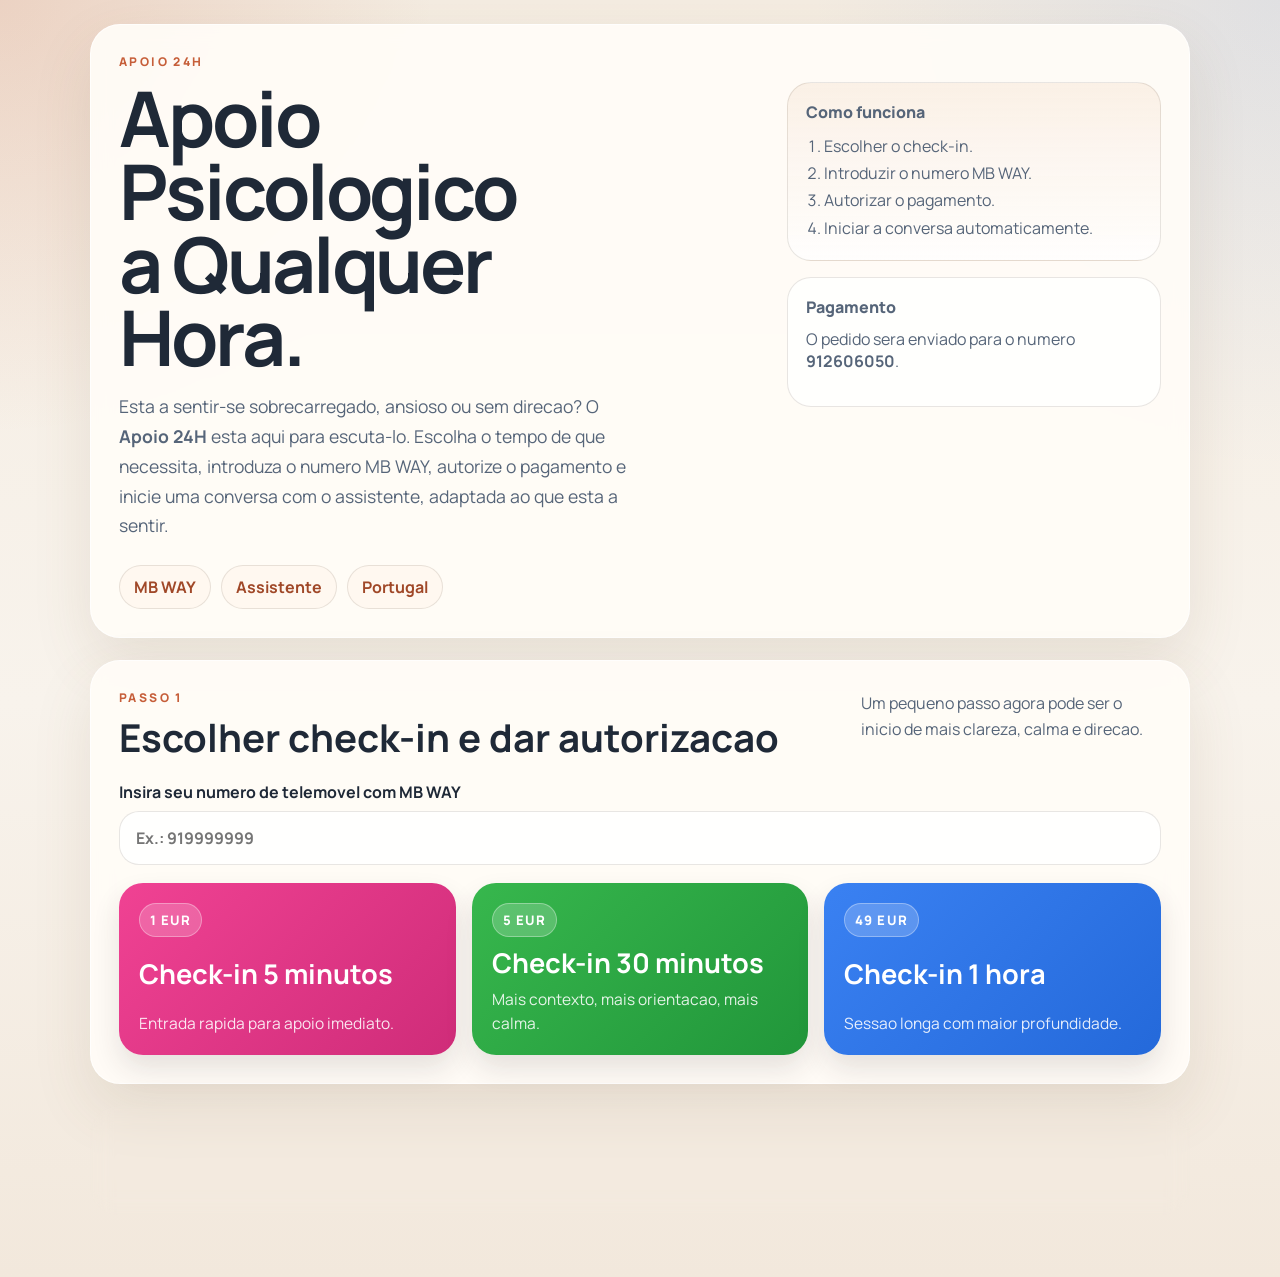
==== index.html @ 458c37e7 "Polish onboarding copy for homepage" ====
<!DOCTYPE html>
<html lang="pt">
<head>
    <meta charset="UTF-8">
    <meta name="viewport" content="width=device-width, initial-scale=1.0">
    <title>Apoio 24H - Apoio Psicológico a Qualquer Hora!</title>
    <link rel="preconnect" href="https://fonts.googleapis.com">
    <link rel="preconnect" href="https://fonts.gstatic.com" crossorigin>
    <link href="https://fonts.googleapis.com/css2?family=Manrope:wght@400;500;700;800&display=swap" rel="stylesheet">
    <link rel="stylesheet" href="/static/styles.css">
</head>
<body>
    <main class="page-shell">
        <section class="hero card">
            <p class="eyebrow">Apoio 24H</p>
            <div class="hero-grid">
                <div class="hero-copy">
                    <h1>Apoio Psicologico a Qualquer Hora.</h1>
                    <p class="lede">
                        Esta a sentir-se sobrecarregado, ansioso ou sem direcao? O <strong>Apoio 24H</strong>
                        esta aqui para escuta-lo. Escolha o tempo de que necessita, introduza o numero MB WAY,
                        autorize o pagamento e inicie uma conversa com o assistente, adaptada ao que esta a sentir.
                    </p>
                    <div class="hero-inline">
                        <span class="hero-pill">MB WAY</span>
                        <span class="hero-pill">Assistente</span>
                        <span class="hero-pill">Portugal</span>
                    </div>
                </div>
                <div class="hero-side">
                    <div class="info-box soft">
                        <p class="info-title">Como funciona</p>
                        <ol class="steps">
                            <li>Escolher o check-in.</li>
                            <li>Introduzir o numero MB WAY.</li>
                            <li>Autorizar o pagamento.</li>
                            <li>Iniciar a conversa automaticamente.</li>
                        </ol>
                    </div>
                    <div class="info-box">
                        <p class="info-title">Pagamento</p>
                        <p>O pedido sera enviado para o numero <strong>912606050</strong>.</p>
                    </div>
                </div>
            </div>
        </section>

        <section class="card flow-card">
            <div class="section-head">
                <div>
                    <p class="eyebrow">Passo 1</p>
                    <h2>Escolher check-in e dar autorizacao</h2>
                </div>
                <p class="section-copy">Um pequeno passo agora pode ser o inicio de mais clareza, calma e direcao.</p>
            </div>

            <form id="checkin-form" class="checkin-form">
                <label class="phone-field">
                    <span>Insira seu numero de telemovel com MB WAY</span>
                    <input id="phone-input" name="customer_phone" type="tel" placeholder="Ex.: 919999999" required>
                </label>

                <div class="plans-grid" id="session-buttons">
                    <button type="button" class="plan-card plan-pink session-button" data-plan="5min">
                        <span class="plan-tag">1 EUR</span>
                        <strong>Check-in 5 minutos</strong>
                        <small>Entrada rapida para apoio imediato.</small>
                    </button>
                    <button type="button" class="plan-card plan-green session-button" data-plan="30min">
                        <span class="plan-tag">5 EUR</span>
                        <strong>Check-in 30 minutos</strong>
                        <small>Mais contexto, mais orientacao, mais calma.</small>
                    </button>
                    <button type="button" class="plan-card plan-blue session-button" data-plan="60min">
                        <span class="plan-tag">49 EUR</span>
                        <strong>Check-in 1 hora</strong>
                        <small>Sessao longa com maior profundidade.</small>
                    </button>
                </div>
            </form>

            <div id="checkin-panel" class="status-box hidden">
                <p id="status-text">Escolha um check-in para começar.</p>
                <p id="payment-note" class="small-text"></p>
            </div>
        </section>

        <section id="chat-panel" class="card chat-panel hidden">
            <div class="section-head">
                <div>
                    <p class="eyebrow">Passo 2</p>
                    <h2>Conversa guiada</h2>
                </div>
                <p class="section-copy">A sessao arranca assim que o pagamento fica autorizado.</p>
            </div>

            <div id="chat-log" class="chat-log" aria-live="polite"></div>

            <form id="chat-form" class="chat-form">
                <textarea id="chat-input" name="message" rows="4" placeholder="Escreva aqui o que esta a sentir..." required></textarea>
                <div class="chat-actions">
                    <p class="small-text" id="chat-helper">
                        Em modo `mock`, o pagamento e autorizado automaticamente para testes.
                    </p>
                    <button type="submit" class="send-button">Enviar mensagem</button>
                </div>
            </form>
        </section>

        <section class="card notice">
            <p class="eyebrow">Aviso importante</p>
            <p>
                Este prototipo destina-se a apoio conversacional. Nao substitui psicoterapia,
                diagnostico clinico nem resposta de emergencia.
            </p>
        </section>
    </main>

    <script src="/static/app.js"></script>
</body>
</html>
---- static/styles.css ----
:root {
    --bg: #f6efe6;
    --bg-soft: #fbf7f1;
    --card: rgba(255, 252, 247, 0.94);
    --line: rgba(70, 53, 36, 0.12);
    --text: #1f2937;
    --muted: #566579;
    --accent: #c65e39;
    --accent-dark: #a04828;
    --pink: #e13a8b;
    --green: #2dad42;
    --blue: #3177ea;
    --shadow: 0 24px 60px rgba(117, 90, 60, 0.12);
    --radius: 30px;
}

* {
    box-sizing: border-box;
}

body {
    margin: 0;
    font-family: "Manrope", sans-serif;
    color: var(--text);
    background:
        radial-gradient(circle at top left, rgba(198, 94, 57, 0.18), transparent 24%),
        radial-gradient(circle at top right, rgba(49, 119, 234, 0.1), transparent 26%),
        linear-gradient(180deg, #f4ece1 0%, #f8f3ec 55%, #f2e8dc 100%);
}

.page-shell {
    width: min(1100px, calc(100% - 28px));
    margin: 0 auto;
    padding: 24px 0 40px;
}

.card {
    background: var(--card);
    border: 1px solid rgba(255, 255, 255, 0.7);
    border-radius: var(--radius);
    box-shadow: var(--shadow);
    backdrop-filter: blur(10px);
}

.hero,
.flow-card,
.chat-panel,
.notice {
    padding: 28px;
    margin-bottom: 22px;
}

.eyebrow {
    margin: 0 0 12px;
    text-transform: uppercase;
    letter-spacing: 0.2em;
    font-size: 12px;
    font-weight: 800;
    color: var(--accent);
}

.hero-grid {
    display: grid;
    grid-template-columns: 1.55fr 0.9fr;
    gap: 24px;
    align-items: start;
}

h1,
h2,
p {
    margin-top: 0;
}

h1 {
    font-size: clamp(2.5rem, 6vw, 5rem);
    line-height: 0.95;
    letter-spacing: -0.04em;
    max-width: 8ch;
    margin-bottom: 18px;
}

h2 {
    font-size: clamp(1.8rem, 3vw, 2.4rem);
    line-height: 1.05;
    margin-bottom: 0;
}

.lede,
.section-copy,
.small-text,
.steps,
.info-box p {
    color: var(--muted);
}

.lede {
    max-width: 48ch;
    font-size: 1.1rem;
    line-height: 1.7;
    margin-bottom: 24px;
}

.hero-inline {
    display: flex;
    gap: 10px;
    flex-wrap: wrap;
}

.hero-pill {
    display: inline-flex;
    align-items: center;
    padding: 10px 14px;
    border-radius: 999px;
    background: #fff8f0;
    border: 1px solid var(--line);
    font-weight: 700;
    color: var(--accent-dark);
}

.hero-side {
    display: grid;
    gap: 16px;
}

.info-box {
    border: 1px solid var(--line);
    border-radius: 24px;
    padding: 18px;
    background: rgba(255, 255, 255, 0.75);
}

.info-box.soft {
    background: linear-gradient(180deg, rgba(248, 234, 221, 0.65), rgba(255, 255, 255, 0.72));
}

.info-title {
    font-weight: 800;
    color: var(--text);
    margin-bottom: 10px;
}

.steps {
    padding-left: 18px;
    margin: 0;
    line-height: 1.7;
}

.section-head {
    display: flex;
    justify-content: space-between;
    gap: 18px;
    align-items: end;
    margin-bottom: 22px;
}

.section-copy {
    max-width: 30ch;
    line-height: 1.6;
}

.phone-field {
    display: flex;
    flex-direction: column;
    gap: 8px;
    margin-bottom: 18px;
    font-weight: 700;
}

.phone-field input,
#chat-input {
    width: 100%;
    border: 1px solid var(--line);
    border-radius: 20px;
    padding: 15px 16px;
    font: inherit;
    background: rgba(255, 255, 255, 0.86);
    color: var(--text);
}

.phone-field input:focus,
#chat-input:focus {
    outline: 2px solid rgba(198, 94, 57, 0.18);
    border-color: rgba(198, 94, 57, 0.4);
}

.plans-grid {
    display: grid;
    grid-template-columns: repeat(3, minmax(0, 1fr));
    gap: 16px;
}

.plan-card {
    border: none;
    border-radius: 24px;
    color: white;
    padding: 20px;
    min-height: 170px;
    text-align: left;
    cursor: pointer;
    display: flex;
    flex-direction: column;
    justify-content: space-between;
    gap: 12px;
    font: inherit;
    box-shadow: 0 14px 28px rgba(50, 45, 40, 0.12);
    transition: transform 140ms ease, box-shadow 140ms ease, opacity 140ms ease;
}

.plan-card:hover {
    transform: translateY(-2px);
}

.plan-card:disabled {
    opacity: 0.72;
    cursor: wait;
}

.plan-pink {
    background: linear-gradient(135deg, #f04293, #cf2c79);
}

.plan-green {
    background: linear-gradient(135deg, #37b74d, #21963a);
}

.plan-blue {
    background: linear-gradient(135deg, #3a81f2, #2469da);
}

.plan-tag {
    display: inline-flex;
    width: fit-content;
    background: rgba(255, 255, 255, 0.2);
    border: 1px solid rgba(255, 255, 255, 0.32);
    padding: 7px 10px;
    border-radius: 999px;
    font-size: 0.82rem;
    font-weight: 800;
    letter-spacing: 0.08em;
    text-transform: uppercase;
}

.plan-card strong {
    font-size: 1.7rem;
    line-height: 1.02;
}

.plan-card small {
    font-size: 0.97rem;
    line-height: 1.5;
    color: rgba(255, 255, 255, 0.88);
}

.hidden {
    display: none;
}

.status-box {
    margin-top: 20px;
    border: 1px solid var(--line);
    border-radius: 22px;
    padding: 18px;
    background: rgba(255, 255, 255, 0.72);
}

.chat-log {
    min-height: 320px;
    max-height: 58vh;
    overflow-y: auto;
    border: 1px solid var(--line);
    border-radius: 24px;
    background: linear-gradient(180deg, rgba(255, 255, 255, 0.82), rgba(248, 239, 230, 0.78));
    padding: 18px;
}

.message {
    padding: 14px 16px;
    border-radius: 18px;
    margin-bottom: 12px;
    line-height: 1.6;
    white-space: pre-wrap;
    max-width: min(720px, 92%);
}

.message.user {
    margin-left: auto;
    background: linear-gradient(135deg, #4c89f0, #2c6de2);
    color: white;
    border-bottom-right-radius: 8px;
}

.message.assistant {
    background: rgba(255, 255, 255, 0.92);
    color: var(--text);
    border: 1px solid rgba(86, 101, 121, 0.12);
    border-bottom-left-radius: 8px;
}

.message.system {
    background: rgba(198, 94, 57, 0.12);
    color: var(--accent-dark);
    margin-left: auto;
    margin-right: auto;
    text-align: center;
}

.chat-form {
    margin-top: 16px;
}

.chat-actions {
    display: flex;
    justify-content: space-between;
    gap: 16px;
    align-items: center;
    margin-top: 12px;
}

.send-button {
    border: none;
    border-radius: 999px;
    padding: 15px 22px;
    font: inherit;
    font-weight: 800;
    color: #fffdf9;
    background: linear-gradient(135deg, var(--accent), #d9774f);
    box-shadow: 0 14px 30px rgba(198, 94, 57, 0.24);
    cursor: pointer;
}

.send-button:disabled {
    opacity: 0.72;
    cursor: wait;
}

.notice p:last-child,
.status-box p:last-child {
    margin-bottom: 0;
}

code {
    font-family: ui-monospace, SFMono-Regular, Menlo, Consolas, monospace;
}

@media (max-width: 900px) {
    .hero-grid,
    .plans-grid,
    .section-head,
    .chat-actions {
        grid-template-columns: 1fr;
        flex-direction: column;
        align-items: stretch;
    }

    .section-copy {
        max-width: none;
    }
}

@media (max-width: 640px) {
    .page-shell {
        width: min(100% - 18px, 1100px);
        padding-top: 14px;
    }

    .hero,
    .flow-card,
    .chat-panel,
    .notice {
        padding: 20px;
    }

    h1 {
        max-width: 9ch;
    }

    .plan-card {
        min-height: 150px;
    }
}
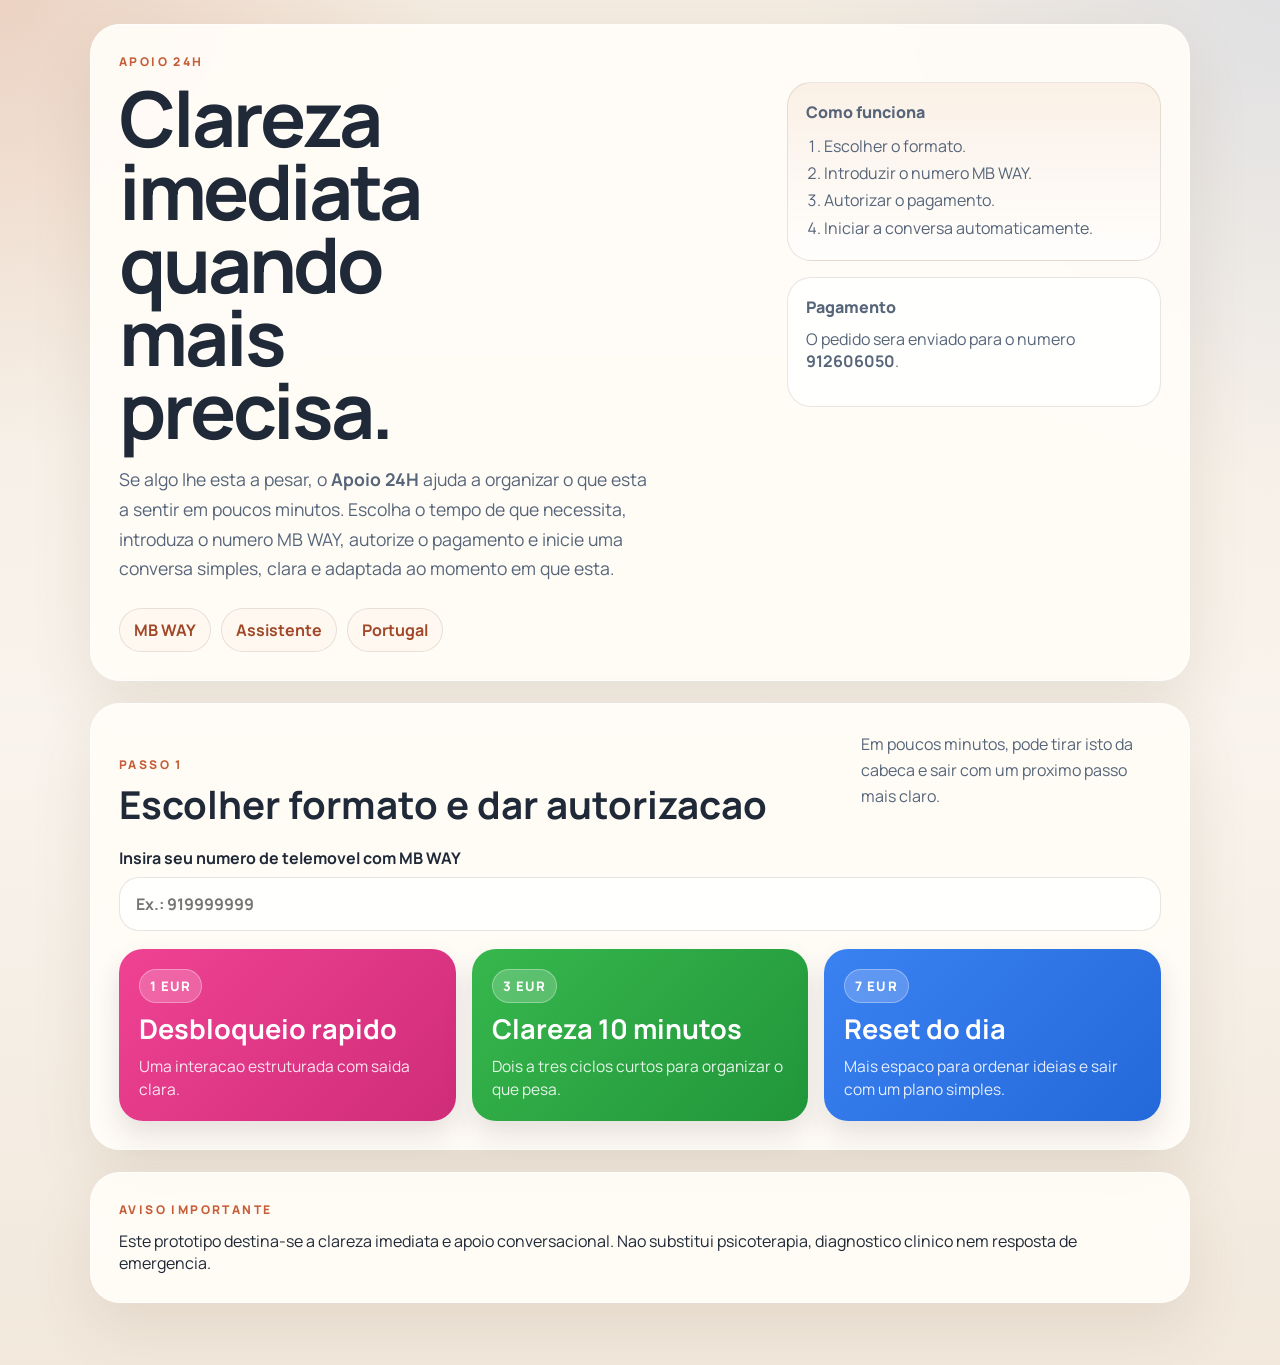
==== commit da579c5f: "Reposition service around immediate clarity" ====
--- a/index.html
+++ b/index.html
@@ -3,7 +3,7 @@
 <head>
     <meta charset="UTF-8">
     <meta name="viewport" content="width=device-width, initial-scale=1.0">
-    <title>Apoio 24H - Apoio Psicológico a Qualquer Hora!</title>
+    <title>Apoio 24H - Clareza Imediata Quando Mais Precisa</title>
     <link rel="preconnect" href="https://fonts.googleapis.com">
     <link rel="preconnect" href="https://fonts.gstatic.com" crossorigin>
     <link href="https://fonts.googleapis.com/css2?family=Manrope:wght@400;500;700;800&display=swap" rel="stylesheet">
@@ -15,11 +15,11 @@
             <p class="eyebrow">Apoio 24H</p>
             <div class="hero-grid">
                 <div class="hero-copy">
-                    <h1>Apoio Psicologico a Qualquer Hora.</h1>
+                    <h1>Clareza imediata quando mais precisa.</h1>
                     <p class="lede">
-                        Esta a sentir-se sobrecarregado, ansioso ou sem direcao? O <strong>Apoio 24H</strong>
-                        esta aqui para escuta-lo. Escolha o tempo de que necessita, introduza o numero MB WAY,
-                        autorize o pagamento e inicie uma conversa com o assistente, adaptada ao que esta a sentir.
+                        Se algo lhe esta a pesar, o <strong>Apoio 24H</strong> ajuda a organizar o que esta a sentir
+                        em poucos minutos. Escolha o tempo de que necessita, introduza o numero MB WAY, autorize o
+                        pagamento e inicie uma conversa simples, clara e adaptada ao momento em que esta.
                     </p>
                     <div class="hero-inline">
                         <span class="hero-pill">MB WAY</span>
@@ -31,7 +31,7 @@
                     <div class="info-box soft">
                         <p class="info-title">Como funciona</p>
                         <ol class="steps">
-                            <li>Escolher o check-in.</li>
+                            <li>Escolher o formato.</li>
                             <li>Introduzir o numero MB WAY.</li>
                             <li>Autorizar o pagamento.</li>
                             <li>Iniciar a conversa automaticamente.</li>
@@ -49,9 +49,9 @@
             <div class="section-head">
                 <div>
                     <p class="eyebrow">Passo 1</p>
-                    <h2>Escolher check-in e dar autorizacao</h2>
+                    <h2>Escolher formato e dar autorizacao</h2>
                 </div>
-                <p class="section-copy">Um pequeno passo agora pode ser o inicio de mais clareza, calma e direcao.</p>
+                <p class="section-copy">Em poucos minutos, pode tirar isto da cabeca e sair com um proximo passo mais claro.</p>
             </div>
 
             <form id="checkin-form" class="checkin-form">
@@ -63,24 +63,24 @@
                 <div class="plans-grid" id="session-buttons">
                     <button type="button" class="plan-card plan-pink session-button" data-plan="5min">
                         <span class="plan-tag">1 EUR</span>
-                        <strong>Check-in 5 minutos</strong>
-                        <small>Entrada rapida para apoio imediato.</small>
+                        <strong>Desbloqueio rapido</strong>
+                        <small>Uma interacao estruturada com saida clara.</small>
                     </button>
                     <button type="button" class="plan-card plan-green session-button" data-plan="30min">
-                        <span class="plan-tag">5 EUR</span>
-                        <strong>Check-in 30 minutos</strong>
-                        <small>Mais contexto, mais orientacao, mais calma.</small>
+                        <span class="plan-tag">3 EUR</span>
+                        <strong>Clareza 10 minutos</strong>
+                        <small>Dois a tres ciclos curtos para organizar o que pesa.</small>
                     </button>
                     <button type="button" class="plan-card plan-blue session-button" data-plan="60min">
-                        <span class="plan-tag">49 EUR</span>
-                        <strong>Check-in 1 hora</strong>
-                        <small>Sessao longa com maior profundidade.</small>
+                        <span class="plan-tag">7 EUR</span>
+                        <strong>Reset do dia</strong>
+                        <small>Mais espaco para ordenar ideias e sair com um plano simples.</small>
                     </button>
                 </div>
             </form>
 
             <div id="checkin-panel" class="status-box hidden">
-                <p id="status-text">Escolha um check-in para começar.</p>
+                <p id="status-text">Escolha um formato para comecar.</p>
                 <p id="payment-note" class="small-text"></p>
             </div>
         </section>
@@ -110,7 +110,7 @@
         <section class="card notice">
             <p class="eyebrow">Aviso importante</p>
             <p>
-                Este prototipo destina-se a apoio conversacional. Nao substitui psicoterapia,
+                Este prototipo destina-se a clareza imediata e apoio conversacional. Nao substitui psicoterapia,
                 diagnostico clinico nem resposta de emergencia.
             </p>
         </section>
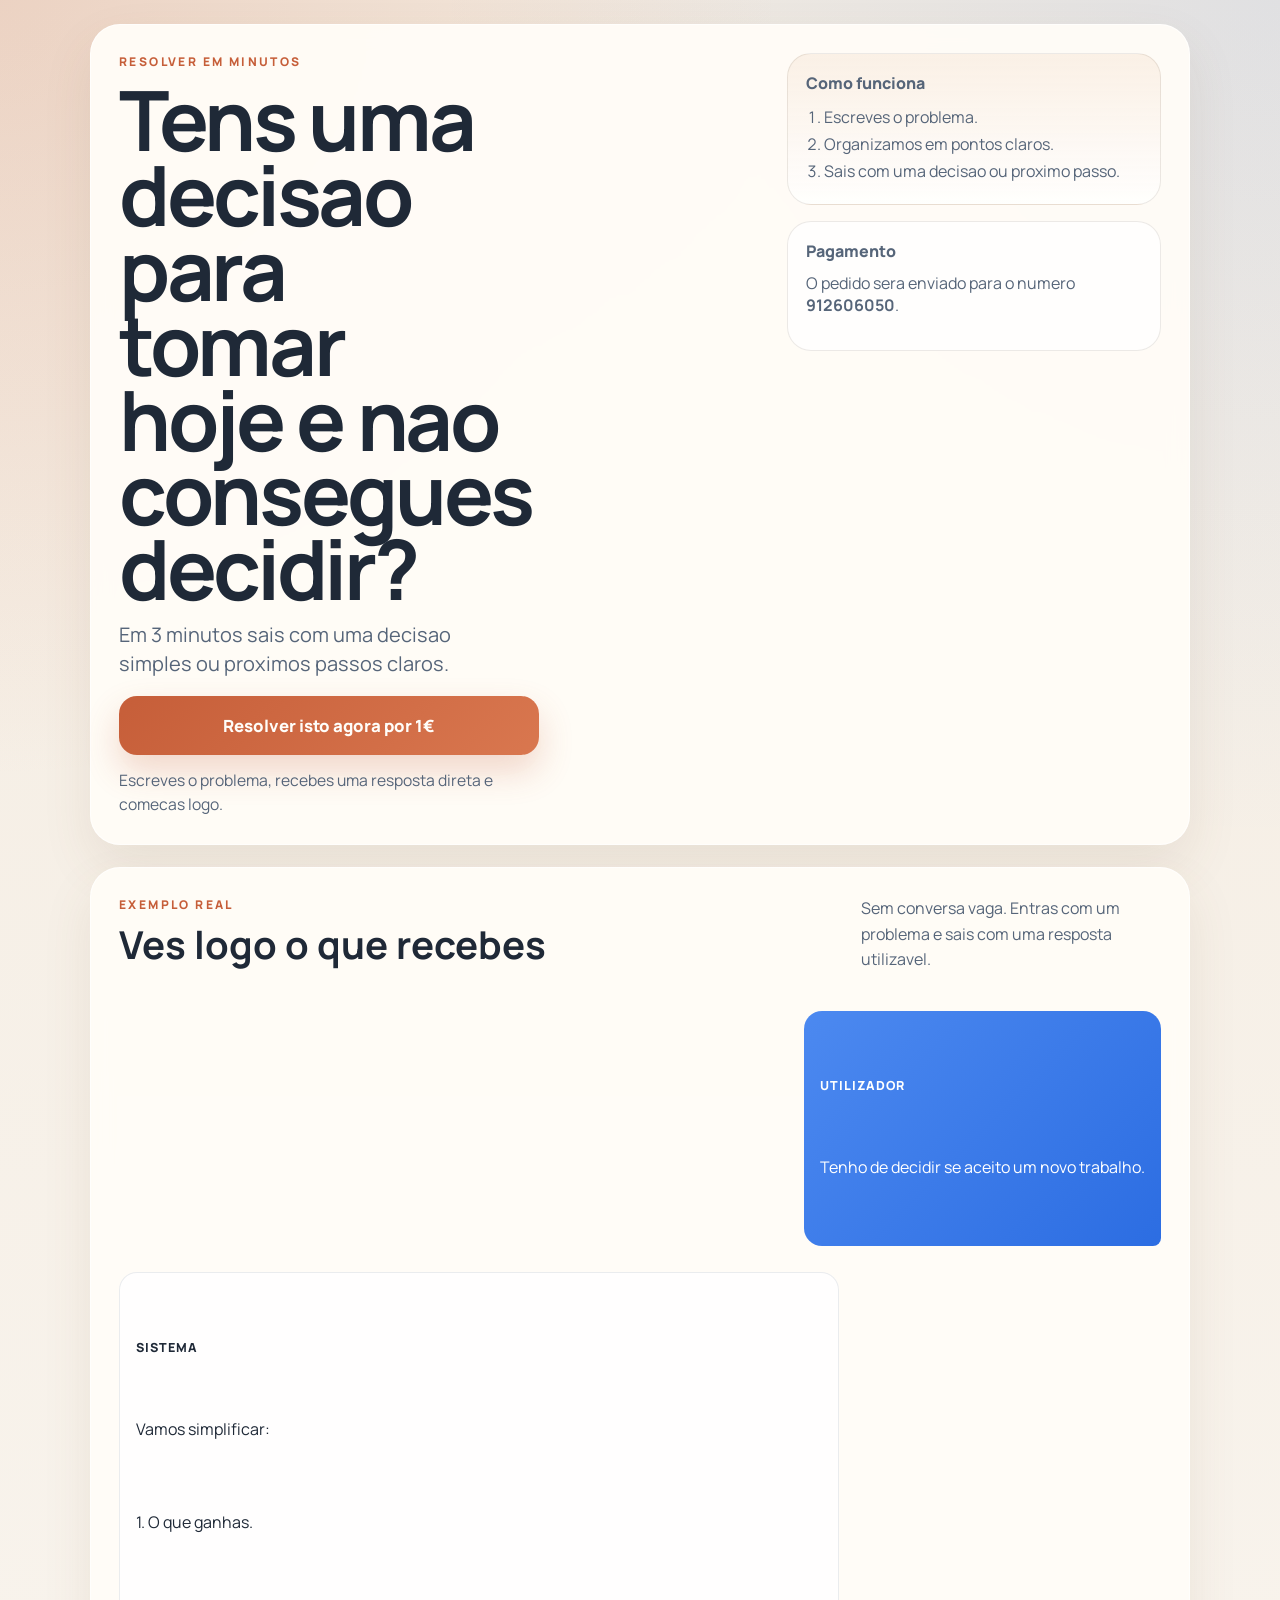
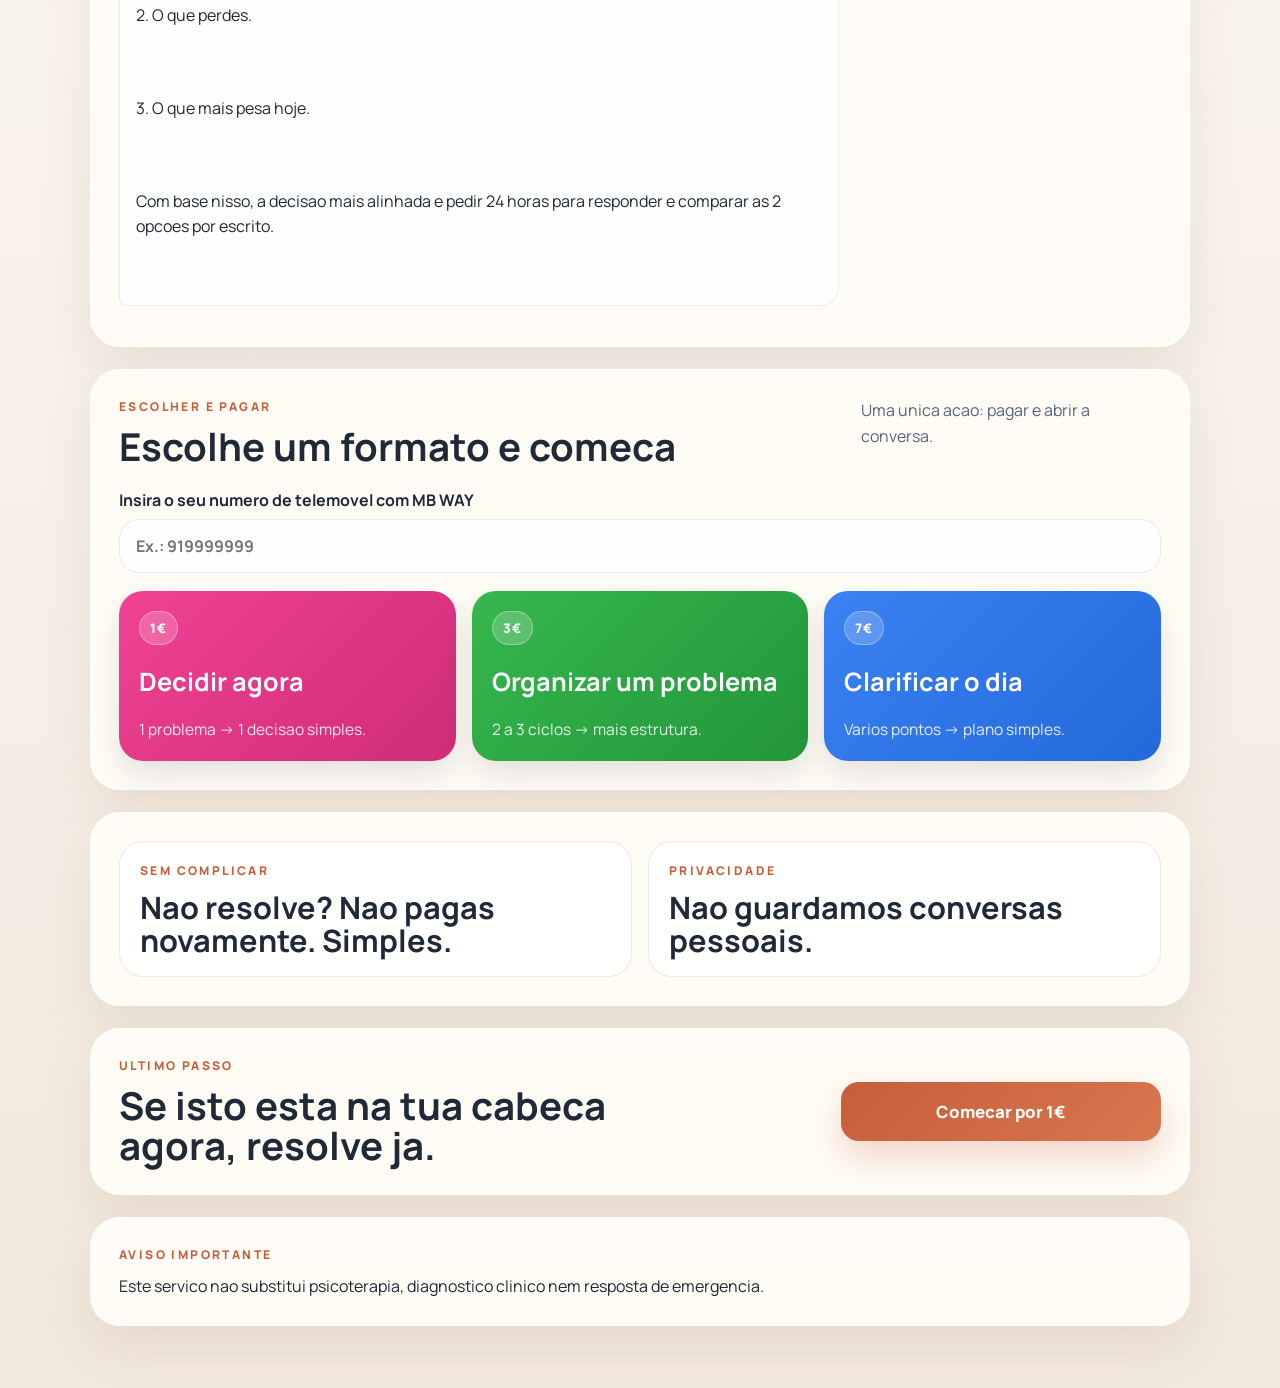
==== commit c5f52a89: "Build conversion-focused landing page" ====
--- a/index.html
+++ b/index.html
@@ -3,7 +3,7 @@
 <head>
     <meta charset="UTF-8">
     <meta name="viewport" content="width=device-width, initial-scale=1.0">
-    <title>Apoio 24H - Clareza Imediata Quando Mais Precisa</title>
+    <title>Resolver isto agora</title>
     <link rel="preconnect" href="https://fonts.googleapis.com">
     <link rel="preconnect" href="https://fonts.gstatic.com" crossorigin>
     <link href="https://fonts.googleapis.com/css2?family=Manrope:wght@400;500;700;800&display=swap" rel="stylesheet">
@@ -12,29 +12,23 @@
 <body>
     <main class="page-shell">
         <section class="hero card">
-            <p class="eyebrow">Apoio 24H</p>
             <div class="hero-grid">
                 <div class="hero-copy">
-                    <h1>Clareza imediata quando mais precisa.</h1>
-                    <p class="lede">
-                        Se algo lhe esta a pesar, o <strong>Apoio 24H</strong> ajuda a organizar o que esta a sentir
-                        em poucos minutos. Escolha o tempo de que necessita, introduza o numero MB WAY, autorize o
-                        pagamento e inicie uma conversa simples, clara e adaptada ao momento em que esta.
-                    </p>
-                    <div class="hero-inline">
-                        <span class="hero-pill">MB WAY</span>
-                        <span class="hero-pill">Assistente</span>
-                        <span class="hero-pill">Portugal</span>
+                    <p class="eyebrow">Resolver em minutos</p>
+                    <h1>Tens uma decisao para tomar hoje e nao consegues decidir?</h1>
+                    <p class="lede">Em 3 minutos sais com uma decisao simples ou proximos passos claros.</p>
+                    <div class="hero-actions">
+                        <button type="button" class="primary-cta" data-jump-plan="5min">Resolver isto agora por 1€</button>
+                        <p class="hero-note">Escreves o problema, recebes uma resposta direta e comecas logo.</p>
                     </div>
                 </div>
                 <div class="hero-side">
                     <div class="info-box soft">
                         <p class="info-title">Como funciona</p>
                         <ol class="steps">
-                            <li>Escolher o formato.</li>
-                            <li>Introduzir o numero MB WAY.</li>
-                            <li>Autorizar o pagamento.</li>
-                            <li>Iniciar a conversa automaticamente.</li>
+                            <li>Escreves o problema.</li>
+                            <li>Organizamos em pontos claros.</li>
+                            <li>Sais com uma decisao ou proximo passo.</li>
                         </ol>
                     </div>
                     <div class="info-box">
@@ -45,36 +39,61 @@
             </div>
         </section>
 
-        <section class="card flow-card">
-            <div class="section-head">
+        <section class="card example-card">
+            <div class="section-head stacked">
                 <div>
-                    <p class="eyebrow">Passo 1</p>
-                    <h2>Escolher formato e dar autorizacao</h2>
+                    <p class="eyebrow">Exemplo real</p>
+                    <h2>Ves logo o que recebes</h2>
                 </div>
-                <p class="section-copy">Em poucos minutos, pode tirar isto da cabeca e sair com um proximo passo mais claro.</p>
+                <p class="section-copy">Sem conversa vaga. Entras com um problema e sais com uma resposta utilizavel.</p>
+            </div>
+
+            <div class="example-chat">
+                <article class="message user example-message">
+                    <span class="message-label">Utilizador</span>
+                    <p>Tenho de decidir se aceito um novo trabalho.</p>
+                </article>
+                <article class="message assistant example-message">
+                    <span class="message-label">Sistema</span>
+                    <p>Vamos simplificar:</p>
+                    <p>1. O que ganhas.</p>
+                    <p>2. O que perdes.</p>
+                    <p>3. O que mais pesa hoje.</p>
+                    <p>Com base nisso, a decisao mais alinhada e pedir 24 horas para responder e comparar as 2 opcoes por escrito.</p>
+                </article>
+            </div>
+        </section>
+
+        <section class="card flow-card" id="purchase">
+            <div class="section-head stacked">
+                <div>
+                    <p class="eyebrow">Escolher e pagar</p>
+                    <h2>Escolhe um formato e comeca</h2>
+                </div>
+                <p class="section-copy">Uma unica acao: pagar e abrir a conversa.</p>
             </div>
 
             <form id="checkin-form" class="checkin-form">
                 <label class="phone-field">
-                    <span>Insira seu numero de telemovel com MB WAY</span>
+                    <span>Insira o seu numero de telemovel com MB WAY</span>
                     <input id="phone-input" name="customer_phone" type="tel" placeholder="Ex.: 919999999" required>
                 </label>
 
                 <div class="plans-grid" id="session-buttons">
                     <button type="button" class="plan-card plan-pink session-button" data-plan="5min">
-                        <span class="plan-tag">1 EUR</span>
-                        <strong>Desbloqueio rapido</strong>
-                        <small>Uma interacao estruturada com saida clara.</small>
+                        <span class="plan-tag">1€</span>
+                        <strong>Decidir agora</strong>
+                        <small>1 problema -> 1 decisao simples.</small>
                     </button>
                     <button type="button" class="plan-card plan-green session-button" data-plan="30min">
-                        <span class="plan-tag">3 EUR</span>
-                        <strong>Clareza 10 minutos</strong>
-                        <small>Dois a tres ciclos curtos para organizar o que pesa.</small>
+                        <span class="plan-tag">3€</span>
+                        <strong>Organizar um problema</strong>
+                        <small>2 a 3 ciclos -> mais estrutura.</small>
                     </button>
                     <button type="button" class="plan-card plan-blue session-button" data-plan="60min">
-                        <span class="plan-tag">7 EUR</span>
-                        <strong>Reset do dia</strong>
-                        <small>Mais espaco para ordenar ideias e sair com um plano simples.</small>
+                        <span class="plan-tag">7€</span>
+                        <strong>Clarificar o dia</strong>
+                        <small>Varios pontos -> plano simples.</small>
                     </button>
                 </div>
             </form>
@@ -85,24 +104,45 @@
             </div>
         </section>
 
+        <section class="card trust-card">
+            <div class="trust-grid">
+                <div class="trust-item">
+                    <p class="eyebrow">Sem complicar</p>
+                    <h2>Nao resolve? Nao pagas novamente. Simples.</h2>
+                </div>
+                <div class="trust-item">
+                    <p class="eyebrow">Privacidade</p>
+                    <h2>Nao guardamos conversas pessoais.</h2>
+                </div>
+            </div>
+        </section>
+
+        <section class="card final-cta">
+            <div class="final-cta-copy">
+                <p class="eyebrow">Ultimo passo</p>
+                <h2>Se isto esta na tua cabeca agora, resolve ja.</h2>
+            </div>
+            <button type="button" class="primary-cta large" data-jump-plan="5min">Comecar por 1€</button>
+        </section>
+
         <section id="chat-panel" class="card chat-panel hidden">
-            <div class="section-head">
+            <div class="section-head stacked">
                 <div>
-                    <p class="eyebrow">Passo 2</p>
-                    <h2>Conversa guiada</h2>
+                    <p class="eyebrow">Conversa</p>
+                    <h2>Escreve o problema</h2>
                 </div>
-                <p class="section-copy">A sessao arranca assim que o pagamento fica autorizado.</p>
+                <p class="section-copy">O chat abre automaticamente assim que o pagamento fica autorizado.</p>
             </div>
 
             <div id="chat-log" class="chat-log" aria-live="polite"></div>
 
             <form id="chat-form" class="chat-form">
-                <textarea id="chat-input" name="message" rows="4" placeholder="Escreva aqui o que esta a sentir..." required></textarea>
+                <textarea id="chat-input" name="message" rows="4" placeholder="Escreve aqui o problema concreto..." required></textarea>
                 <div class="chat-actions">
                     <p class="small-text" id="chat-helper">
-                        Em modo `mock`, o pagamento e autorizado automaticamente para testes.
+                        Em modo mock, o pagamento e autorizado automaticamente para testes.
                     </p>
-                    <button type="submit" class="send-button">Enviar mensagem</button>
+                    <button type="submit" class="send-button">Enviar</button>
                 </div>
             </form>
         </section>
@@ -110,8 +150,7 @@
         <section class="card notice">
             <p class="eyebrow">Aviso importante</p>
             <p>
-                Este prototipo destina-se a clareza imediata e apoio conversacional. Nao substitui psicoterapia,
-                diagnostico clinico nem resposta de emergencia.
+                Este servico nao substitui psicoterapia, diagnostico clinico nem resposta de emergencia.
             </p>
         </section>
     </main>
--- a/static/styles.css
+++ b/static/styles.css
@@ -1,16 +1,17 @@
 :root {
-    --bg: #f6efe6;
+    --bg: #f5efe7;
     --bg-soft: #fbf7f1;
-    --card: rgba(255, 252, 247, 0.94);
-    --line: rgba(70, 53, 36, 0.12);
+    --card: rgba(255, 252, 247, 0.96);
+    --line: rgba(70, 53, 36, 0.1);
     --text: #1f2937;
     --muted: #566579;
     --accent: #c65e39;
     --accent-dark: #a04828;
+    --dark: #162033;
     --pink: #e13a8b;
     --green: #2dad42;
     --blue: #3177ea;
-    --shadow: 0 24px 60px rgba(117, 90, 60, 0.12);
+    --shadow: 0 22px 50px rgba(117, 90, 60, 0.1);
     --radius: 30px;
 }
 
@@ -43,7 +44,10 @@
 }
 
 .hero,
+.example-card,
 .flow-card,
+.trust-card,
+.final-cta,
 .chat-panel,
 .notice {
     padding: 28px;
@@ -73,11 +77,11 @@
 }
 
 h1 {
-    font-size: clamp(2.5rem, 6vw, 5rem);
-    line-height: 0.95;
+    font-size: clamp(2.7rem, 6.5vw, 5.4rem);
+    line-height: 0.9;
     letter-spacing: -0.04em;
-    max-width: 8ch;
-    margin-bottom: 18px;
+    max-width: 7ch;
+    margin-bottom: 14px;
 }
 
 h2 {
@@ -95,32 +99,46 @@
 }
 
 .lede {
-    max-width: 48ch;
-    font-size: 1.1rem;
-    line-height: 1.7;
-    margin-bottom: 24px;
-}
-
-.hero-inline {
-    display: flex;
-    gap: 10px;
-    flex-wrap: wrap;
-}
-
-.hero-pill {
-    display: inline-flex;
-    align-items: center;
-    padding: 10px 14px;
-    border-radius: 999px;
-    background: #fff8f0;
-    border: 1px solid var(--line);
-    font-weight: 700;
-    color: var(--accent-dark);
+    max-width: 34ch;
+    font-size: 1.25rem;
+    line-height: 1.45;
+    margin-bottom: 18px;
+}
+
+.hero-actions {
+    display: grid;
+    gap: 14px;
+    max-width: 420px;
+}
+
+.hero-note {
+    margin: 0;
+    color: var(--muted);
+    line-height: 1.5;
+    font-size: 0.98rem;
 }
 
 .hero-side {
     display: grid;
     gap: 16px;
+}
+
+.primary-cta {
+    border: none;
+    border-radius: 18px;
+    padding: 18px 22px;
+    font: inherit;
+    font-weight: 800;
+    font-size: 1.05rem;
+    color: #fffdf9;
+    background: linear-gradient(135deg, var(--accent), #d9774f);
+    box-shadow: 0 16px 34px rgba(198, 94, 57, 0.24);
+    cursor: pointer;
+}
+
+.primary-cta.large {
+    width: 100%;
+    max-width: 320px;
 }
 
 .info-box {
@@ -154,9 +172,36 @@
     margin-bottom: 22px;
 }
 
+.section-head.stacked {
+    align-items: start;
+}
+
 .section-copy {
     max-width: 30ch;
     line-height: 1.6;
+}
+
+.example-chat {
+    display: grid;
+    gap: 14px;
+}
+
+.example-message {
+    max-width: 100%;
+    margin: 0;
+}
+
+.message-label {
+    display: block;
+    margin-bottom: 8px;
+    font-size: 0.78rem;
+    font-weight: 800;
+    text-transform: uppercase;
+    letter-spacing: 0.08em;
+}
+
+.example-message p:last-child {
+    margin-bottom: 0;
 }
 
 .phone-field {
@@ -211,6 +256,11 @@
     transform: translateY(-2px);
 }
 
+.plan-card-focus {
+    transform: translateY(-4px);
+    box-shadow: 0 0 0 4px rgba(198, 94, 57, 0.18), 0 18px 34px rgba(50, 45, 40, 0.18);
+}
+
 .plan-card:disabled {
     opacity: 0.72;
     cursor: wait;
@@ -242,7 +292,7 @@
 }
 
 .plan-card strong {
-    font-size: 1.7rem;
+    font-size: 1.58rem;
     line-height: 1.02;
 }
 
@@ -262,6 +312,34 @@
     border-radius: 22px;
     padding: 18px;
     background: rgba(255, 255, 255, 0.72);
+}
+
+.trust-grid {
+    display: grid;
+    grid-template-columns: repeat(2, minmax(0, 1fr));
+    gap: 16px;
+}
+
+.trust-item {
+    border: 1px solid var(--line);
+    border-radius: 24px;
+    padding: 20px;
+    background: rgba(255, 255, 255, 0.72);
+}
+
+.trust-item h2 {
+    font-size: clamp(1.4rem, 2.4vw, 2rem);
+}
+
+.final-cta {
+    display: flex;
+    justify-content: space-between;
+    gap: 20px;
+    align-items: center;
+}
+
+.final-cta-copy {
+    max-width: 36rem;
 }
 
 .chat-log {
@@ -346,6 +424,7 @@
 @media (max-width: 900px) {
     .hero-grid,
     .plans-grid,
+    .trust-grid,
     .section-head,
     .chat-actions {
         grid-template-columns: 1fr;
@@ -356,6 +435,11 @@
     .section-copy {
         max-width: none;
     }
+
+    .final-cta {
+        flex-direction: column;
+        align-items: stretch;
+    }
 }
 
 @media (max-width: 640px) {
@@ -365,17 +449,24 @@
     }
 
     .hero,
+    .example-card,
     .flow-card,
+    .trust-card,
+    .final-cta,
     .chat-panel,
     .notice {
         padding: 20px;
     }
 
     h1 {
-        max-width: 9ch;
+        max-width: 7.5ch;
     }
 
     .plan-card {
         min-height: 150px;
     }
-}
+
+    .primary-cta.large {
+        max-width: none;
+    }
+}
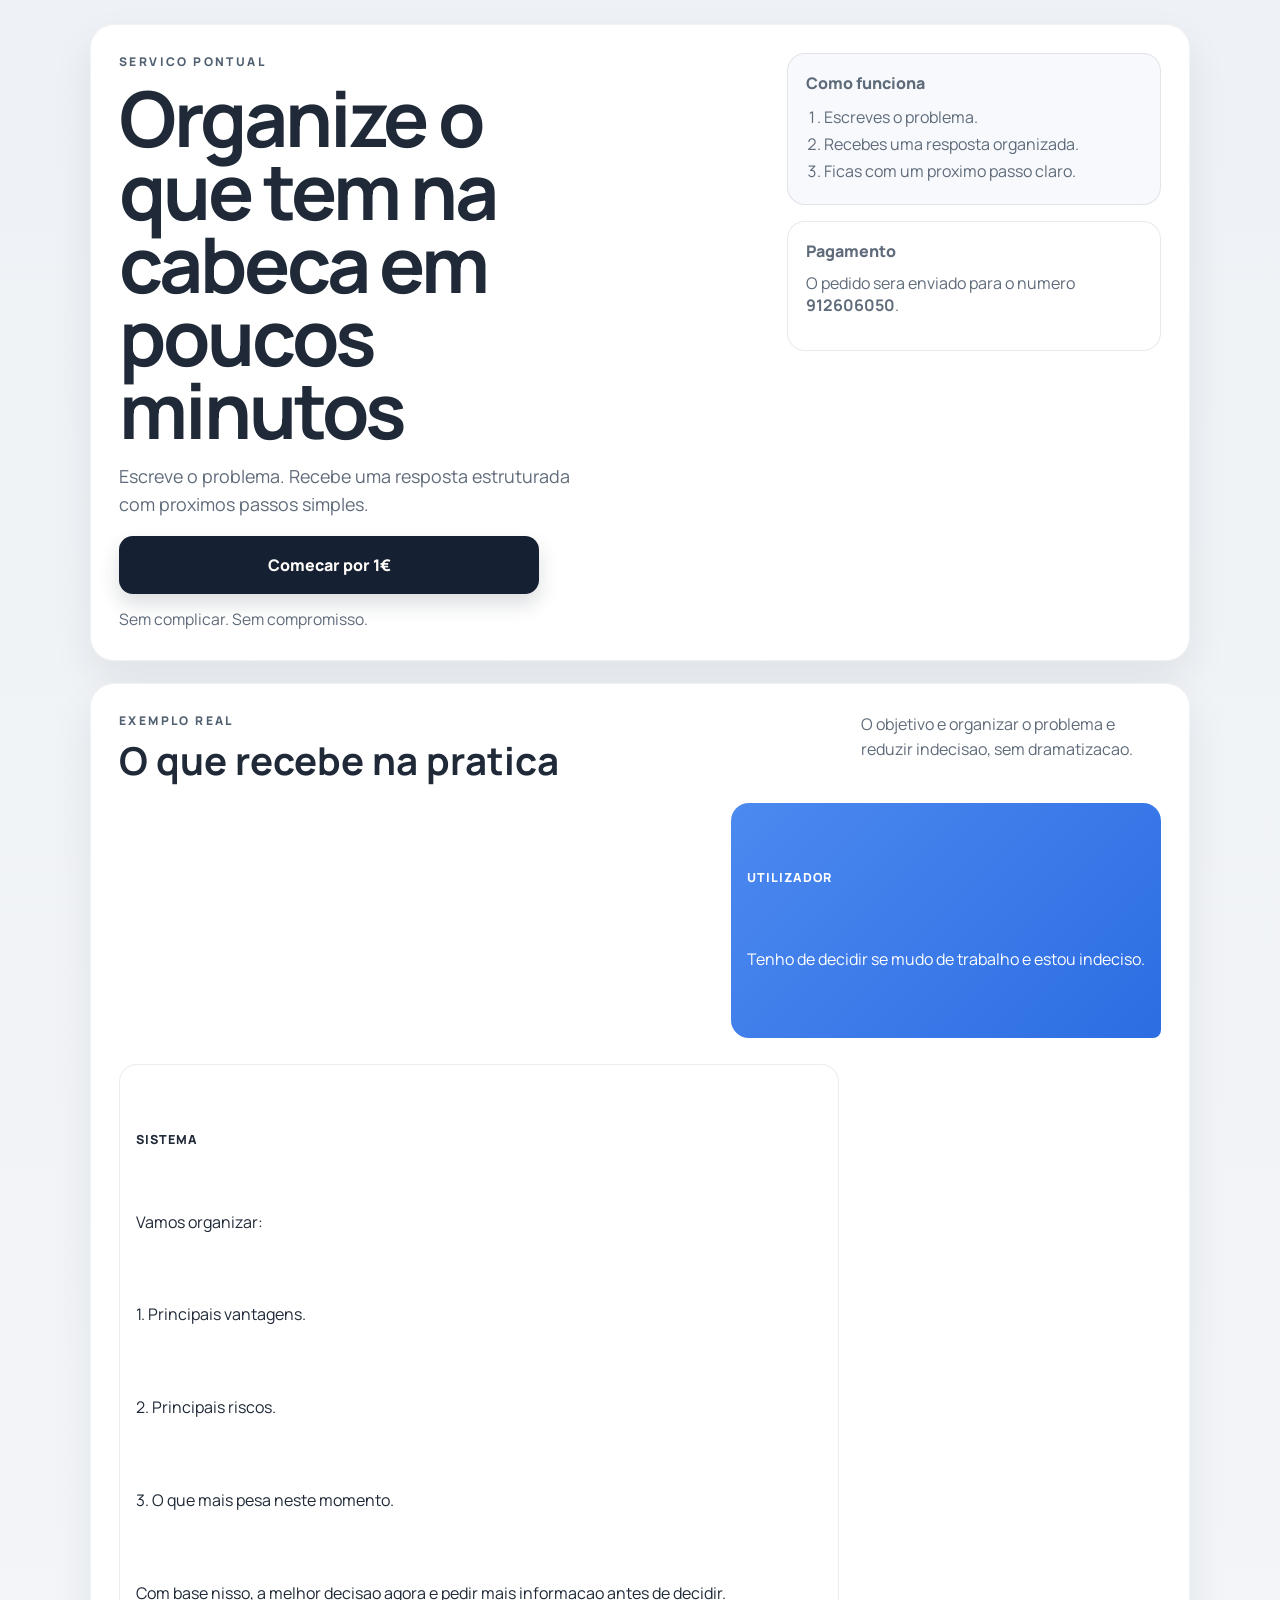
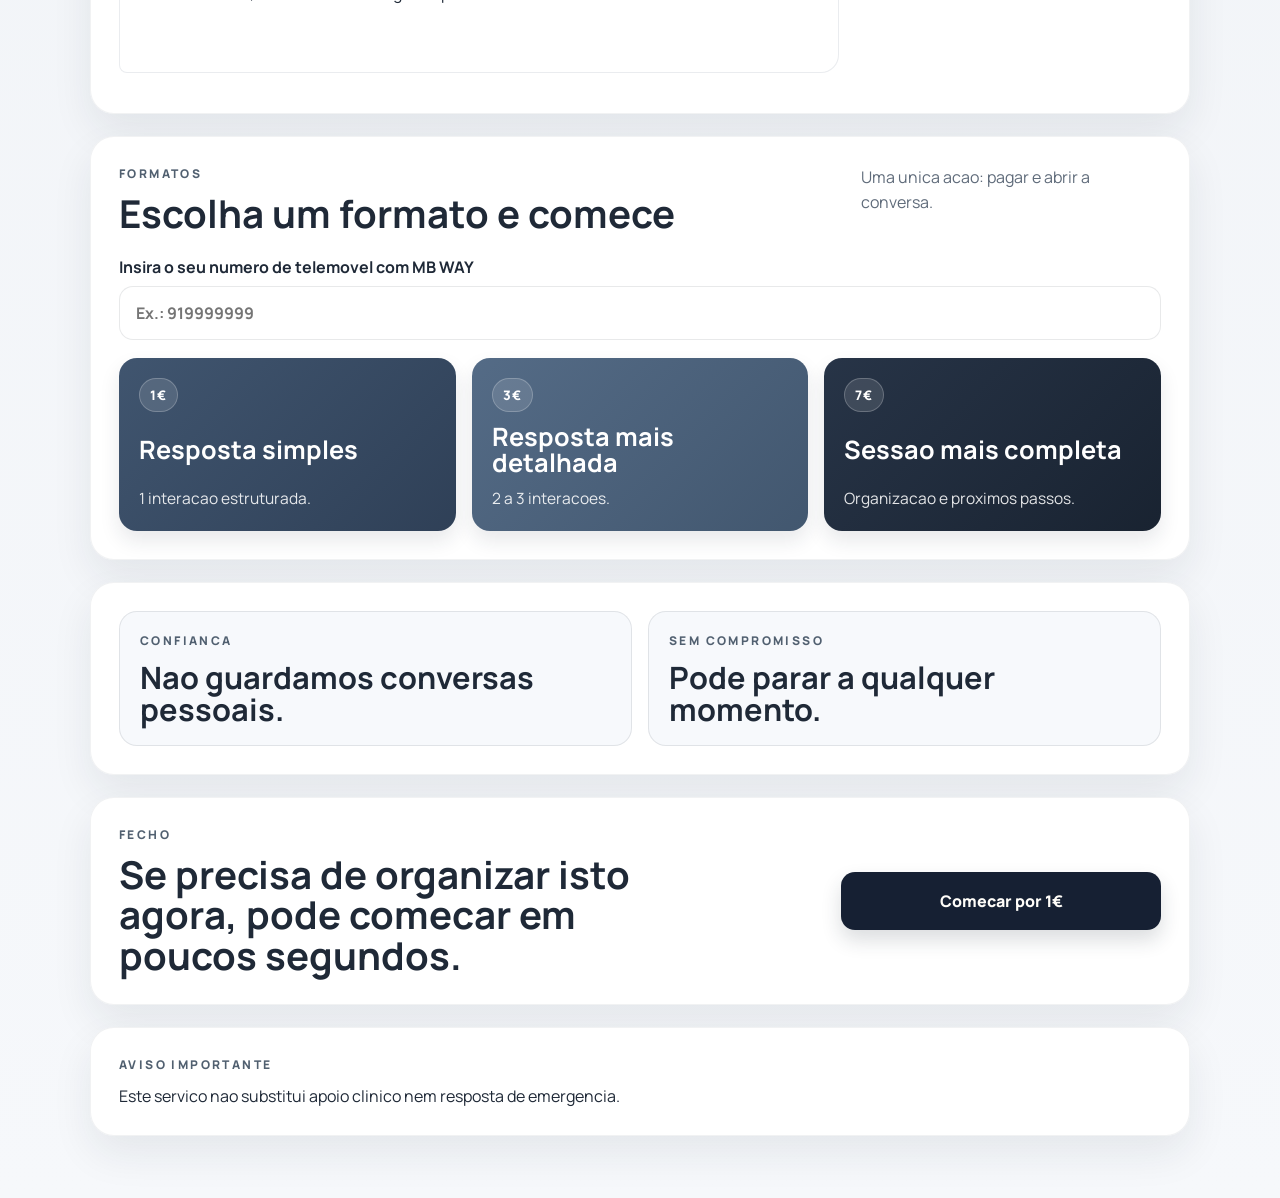
==== commit cccff7c5: "Refine landing page for conservative conversion" ====
--- a/index.html
+++ b/index.html
@@ -3,7 +3,7 @@
 <head>
     <meta charset="UTF-8">
     <meta name="viewport" content="width=device-width, initial-scale=1.0">
-    <title>Resolver isto agora</title>
+    <title>Organize o que tem na cabeca em poucos minutos</title>
     <link rel="preconnect" href="https://fonts.googleapis.com">
     <link rel="preconnect" href="https://fonts.gstatic.com" crossorigin>
     <link href="https://fonts.googleapis.com/css2?family=Manrope:wght@400;500;700;800&display=swap" rel="stylesheet">
@@ -14,12 +14,12 @@
         <section class="hero card">
             <div class="hero-grid">
                 <div class="hero-copy">
-                    <p class="eyebrow">Resolver em minutos</p>
-                    <h1>Tens uma decisao para tomar hoje e nao consegues decidir?</h1>
-                    <p class="lede">Em 3 minutos sais com uma decisao simples ou proximos passos claros.</p>
+                    <p class="eyebrow">Servico pontual</p>
+                    <h1>Organize o que tem na cabeca em poucos minutos</h1>
+                    <p class="lede">Escreve o problema. Recebe uma resposta estruturada com proximos passos simples.</p>
                     <div class="hero-actions">
-                        <button type="button" class="primary-cta" data-jump-plan="5min">Resolver isto agora por 1€</button>
-                        <p class="hero-note">Escreves o problema, recebes uma resposta direta e comecas logo.</p>
+                        <button type="button" class="primary-cta" data-jump-plan="5min">Comecar por 1€</button>
+                        <p class="hero-note">Sem complicar. Sem compromisso.</p>
                     </div>
                 </div>
                 <div class="hero-side">
@@ -27,8 +27,8 @@
                         <p class="info-title">Como funciona</p>
                         <ol class="steps">
                             <li>Escreves o problema.</li>
-                            <li>Organizamos em pontos claros.</li>
-                            <li>Sais com uma decisao ou proximo passo.</li>
+                            <li>Recebes uma resposta organizada.</li>
+                            <li>Ficas com um proximo passo claro.</li>
                         </ol>
                     </div>
                     <div class="info-box">
@@ -43,23 +43,23 @@
             <div class="section-head stacked">
                 <div>
                     <p class="eyebrow">Exemplo real</p>
-                    <h2>Ves logo o que recebes</h2>
+                    <h2>O que recebe na pratica</h2>
                 </div>
-                <p class="section-copy">Sem conversa vaga. Entras com um problema e sais com uma resposta utilizavel.</p>
+                <p class="section-copy">O objetivo e organizar o problema e reduzir indecisao, sem dramatizacao.</p>
             </div>
 
             <div class="example-chat">
                 <article class="message user example-message">
                     <span class="message-label">Utilizador</span>
-                    <p>Tenho de decidir se aceito um novo trabalho.</p>
+                    <p>Tenho de decidir se mudo de trabalho e estou indeciso.</p>
                 </article>
                 <article class="message assistant example-message">
                     <span class="message-label">Sistema</span>
-                    <p>Vamos simplificar:</p>
-                    <p>1. O que ganhas.</p>
-                    <p>2. O que perdes.</p>
-                    <p>3. O que mais pesa hoje.</p>
-                    <p>Com base nisso, a decisao mais alinhada e pedir 24 horas para responder e comparar as 2 opcoes por escrito.</p>
+                    <p>Vamos organizar:</p>
+                    <p>1. Principais vantagens.</p>
+                    <p>2. Principais riscos.</p>
+                    <p>3. O que mais pesa neste momento.</p>
+                    <p>Com base nisso, a melhor decisao agora e pedir mais informacao antes de decidir.</p>
                 </article>
             </div>
         </section>
@@ -67,8 +67,8 @@
         <section class="card flow-card" id="purchase">
             <div class="section-head stacked">
                 <div>
-                    <p class="eyebrow">Escolher e pagar</p>
-                    <h2>Escolhe um formato e comeca</h2>
+                    <p class="eyebrow">Formatos</p>
+                    <h2>Escolha um formato e comece</h2>
                 </div>
                 <p class="section-copy">Uma unica acao: pagar e abrir a conversa.</p>
             </div>
@@ -82,18 +82,18 @@
                 <div class="plans-grid" id="session-buttons">
                     <button type="button" class="plan-card plan-pink session-button" data-plan="5min">
                         <span class="plan-tag">1€</span>
-                        <strong>Decidir agora</strong>
-                        <small>1 problema -> 1 decisao simples.</small>
+                        <strong>Resposta simples</strong>
+                        <small>1 interacao estruturada.</small>
                     </button>
                     <button type="button" class="plan-card plan-green session-button" data-plan="30min">
                         <span class="plan-tag">3€</span>
-                        <strong>Organizar um problema</strong>
-                        <small>2 a 3 ciclos -> mais estrutura.</small>
+                        <strong>Resposta mais detalhada</strong>
+                        <small>2 a 3 interacoes.</small>
                     </button>
                     <button type="button" class="plan-card plan-blue session-button" data-plan="60min">
                         <span class="plan-tag">7€</span>
-                        <strong>Clarificar o dia</strong>
-                        <small>Varios pontos -> plano simples.</small>
+                        <strong>Sessao mais completa</strong>
+                        <small>Organizacao e proximos passos.</small>
                     </button>
                 </div>
             </form>
@@ -107,20 +107,20 @@
         <section class="card trust-card">
             <div class="trust-grid">
                 <div class="trust-item">
-                    <p class="eyebrow">Sem complicar</p>
-                    <h2>Nao resolve? Nao pagas novamente. Simples.</h2>
+                    <p class="eyebrow">Confianca</p>
+                    <h2>Nao guardamos conversas pessoais.</h2>
                 </div>
                 <div class="trust-item">
-                    <p class="eyebrow">Privacidade</p>
-                    <h2>Nao guardamos conversas pessoais.</h2>
+                    <p class="eyebrow">Sem compromisso</p>
+                    <h2>Pode parar a qualquer momento.</h2>
                 </div>
             </div>
         </section>
 
         <section class="card final-cta">
             <div class="final-cta-copy">
-                <p class="eyebrow">Ultimo passo</p>
-                <h2>Se isto esta na tua cabeca agora, resolve ja.</h2>
+                <p class="eyebrow">Fecho</p>
+                <h2>Se precisa de organizar isto agora, pode comecar em poucos segundos.</h2>
             </div>
             <button type="button" class="primary-cta large" data-jump-plan="5min">Comecar por 1€</button>
         </section>
@@ -129,7 +129,7 @@
             <div class="section-head stacked">
                 <div>
                     <p class="eyebrow">Conversa</p>
-                    <h2>Escreve o problema</h2>
+                    <h2>Escreva o problema</h2>
                 </div>
                 <p class="section-copy">O chat abre automaticamente assim que o pagamento fica autorizado.</p>
             </div>
@@ -150,7 +150,7 @@
         <section class="card notice">
             <p class="eyebrow">Aviso importante</p>
             <p>
-                Este servico nao substitui psicoterapia, diagnostico clinico nem resposta de emergencia.
+                Este servico nao substitui apoio clinico nem resposta de emergencia.
             </p>
         </section>
     </main>
--- a/static/styles.css
+++ b/static/styles.css
@@ -1,18 +1,18 @@
 :root {
-    --bg: #f5efe7;
-    --bg-soft: #fbf7f1;
-    --card: rgba(255, 252, 247, 0.96);
-    --line: rgba(70, 53, 36, 0.1);
+    --bg: #eff1f4;
+    --bg-soft: #f8f9fb;
+    --card: rgba(255, 255, 255, 0.96);
+    --line: rgba(31, 41, 55, 0.1);
     --text: #1f2937;
-    --muted: #566579;
-    --accent: #c65e39;
-    --accent-dark: #a04828;
+    --muted: #5f6b7a;
+    --accent: #243447;
+    --accent-dark: #172231;
     --dark: #162033;
-    --pink: #e13a8b;
-    --green: #2dad42;
-    --blue: #3177ea;
-    --shadow: 0 22px 50px rgba(117, 90, 60, 0.1);
-    --radius: 30px;
+    --pink: #31445b;
+    --green: #455b74;
+    --blue: #1f2937;
+    --shadow: 0 18px 40px rgba(31, 41, 55, 0.08);
+    --radius: 24px;
 }
 
 * {
@@ -23,10 +23,7 @@
     margin: 0;
     font-family: "Manrope", sans-serif;
     color: var(--text);
-    background:
-        radial-gradient(circle at top left, rgba(198, 94, 57, 0.18), transparent 24%),
-        radial-gradient(circle at top right, rgba(49, 119, 234, 0.1), transparent 26%),
-        linear-gradient(180deg, #f4ece1 0%, #f8f3ec 55%, #f2e8dc 100%);
+    background: linear-gradient(180deg, #eef1f5 0%, #f6f8fb 100%);
 }
 
 .page-shell {
@@ -37,10 +34,9 @@
 
 .card {
     background: var(--card);
-    border: 1px solid rgba(255, 255, 255, 0.7);
+    border: 1px solid rgba(31, 41, 55, 0.06);
     border-radius: var(--radius);
     box-shadow: var(--shadow);
-    backdrop-filter: blur(10px);
 }
 
 .hero,
@@ -60,7 +56,7 @@
     letter-spacing: 0.2em;
     font-size: 12px;
     font-weight: 800;
-    color: var(--accent);
+    color: #516070;
 }
 
 .hero-grid {
@@ -77,11 +73,11 @@
 }
 
 h1 {
-    font-size: clamp(2.7rem, 6.5vw, 5.4rem);
-    line-height: 0.9;
+    font-size: clamp(2.5rem, 6vw, 4.8rem);
+    line-height: 0.95;
     letter-spacing: -0.04em;
-    max-width: 7ch;
-    margin-bottom: 14px;
+    max-width: 9ch;
+    margin-bottom: 16px;
 }
 
 h2 {
@@ -99,9 +95,9 @@
 }
 
 .lede {
-    max-width: 34ch;
-    font-size: 1.25rem;
-    line-height: 1.45;
+    max-width: 42ch;
+    font-size: 1.12rem;
+    line-height: 1.55;
     margin-bottom: 18px;
 }
 
@@ -125,14 +121,14 @@
 
 .primary-cta {
     border: none;
-    border-radius: 18px;
+    border-radius: 14px;
     padding: 18px 22px;
     font: inherit;
     font-weight: 800;
-    font-size: 1.05rem;
+    font-size: 1rem;
     color: #fffdf9;
-    background: linear-gradient(135deg, var(--accent), #d9774f);
-    box-shadow: 0 16px 34px rgba(198, 94, 57, 0.24);
+    background: var(--dark);
+    box-shadow: 0 10px 20px rgba(31, 41, 55, 0.16);
     cursor: pointer;
 }
 
@@ -143,13 +139,13 @@
 
 .info-box {
     border: 1px solid var(--line);
-    border-radius: 24px;
+    border-radius: 18px;
     padding: 18px;
-    background: rgba(255, 255, 255, 0.75);
+    background: rgba(255, 255, 255, 0.92);
 }
 
 .info-box.soft {
-    background: linear-gradient(180deg, rgba(248, 234, 221, 0.65), rgba(255, 255, 255, 0.72));
+    background: rgba(247, 249, 252, 0.98);
 }
 
 .info-title {
@@ -216,7 +212,7 @@
 #chat-input {
     width: 100%;
     border: 1px solid var(--line);
-    border-radius: 20px;
+    border-radius: 14px;
     padding: 15px 16px;
     font: inherit;
     background: rgba(255, 255, 255, 0.86);
@@ -237,7 +233,7 @@
 
 .plan-card {
     border: none;
-    border-radius: 24px;
+    border-radius: 18px;
     color: white;
     padding: 20px;
     min-height: 170px;
@@ -248,7 +244,7 @@
     justify-content: space-between;
     gap: 12px;
     font: inherit;
-    box-shadow: 0 14px 28px rgba(50, 45, 40, 0.12);
+    box-shadow: 0 10px 20px rgba(31, 41, 55, 0.1);
     transition: transform 140ms ease, box-shadow 140ms ease, opacity 140ms ease;
 }
 
@@ -258,7 +254,7 @@
 
 .plan-card-focus {
     transform: translateY(-4px);
-    box-shadow: 0 0 0 4px rgba(198, 94, 57, 0.18), 0 18px 34px rgba(50, 45, 40, 0.18);
+    box-shadow: 0 0 0 4px rgba(36, 52, 71, 0.12), 0 18px 28px rgba(31, 41, 55, 0.16);
 }
 
 .plan-card:disabled {
@@ -267,22 +263,22 @@
 }
 
 .plan-pink {
-    background: linear-gradient(135deg, #f04293, #cf2c79);
+    background: linear-gradient(135deg, #40556f, #2f4057);
 }
 
 .plan-green {
-    background: linear-gradient(135deg, #37b74d, #21963a);
+    background: linear-gradient(135deg, #546b86, #42576f);
 }
 
 .plan-blue {
-    background: linear-gradient(135deg, #3a81f2, #2469da);
+    background: linear-gradient(135deg, #273447, #192331);
 }
 
 .plan-tag {
     display: inline-flex;
     width: fit-content;
-    background: rgba(255, 255, 255, 0.2);
-    border: 1px solid rgba(255, 255, 255, 0.32);
+    background: rgba(255, 255, 255, 0.12);
+    border: 1px solid rgba(255, 255, 255, 0.22);
     padding: 7px 10px;
     border-radius: 999px;
     font-size: 0.82rem;
@@ -309,9 +305,9 @@
 .status-box {
     margin-top: 20px;
     border: 1px solid var(--line);
-    border-radius: 22px;
+    border-radius: 16px;
     padding: 18px;
-    background: rgba(255, 255, 255, 0.72);
+    background: rgba(247, 249, 252, 0.98);
 }
 
 .trust-grid {
@@ -322,9 +318,9 @@
 
 .trust-item {
     border: 1px solid var(--line);
-    border-radius: 24px;
+    border-radius: 18px;
     padding: 20px;
-    background: rgba(255, 255, 255, 0.72);
+    background: rgba(247, 249, 252, 0.98);
 }
 
 .trust-item h2 {
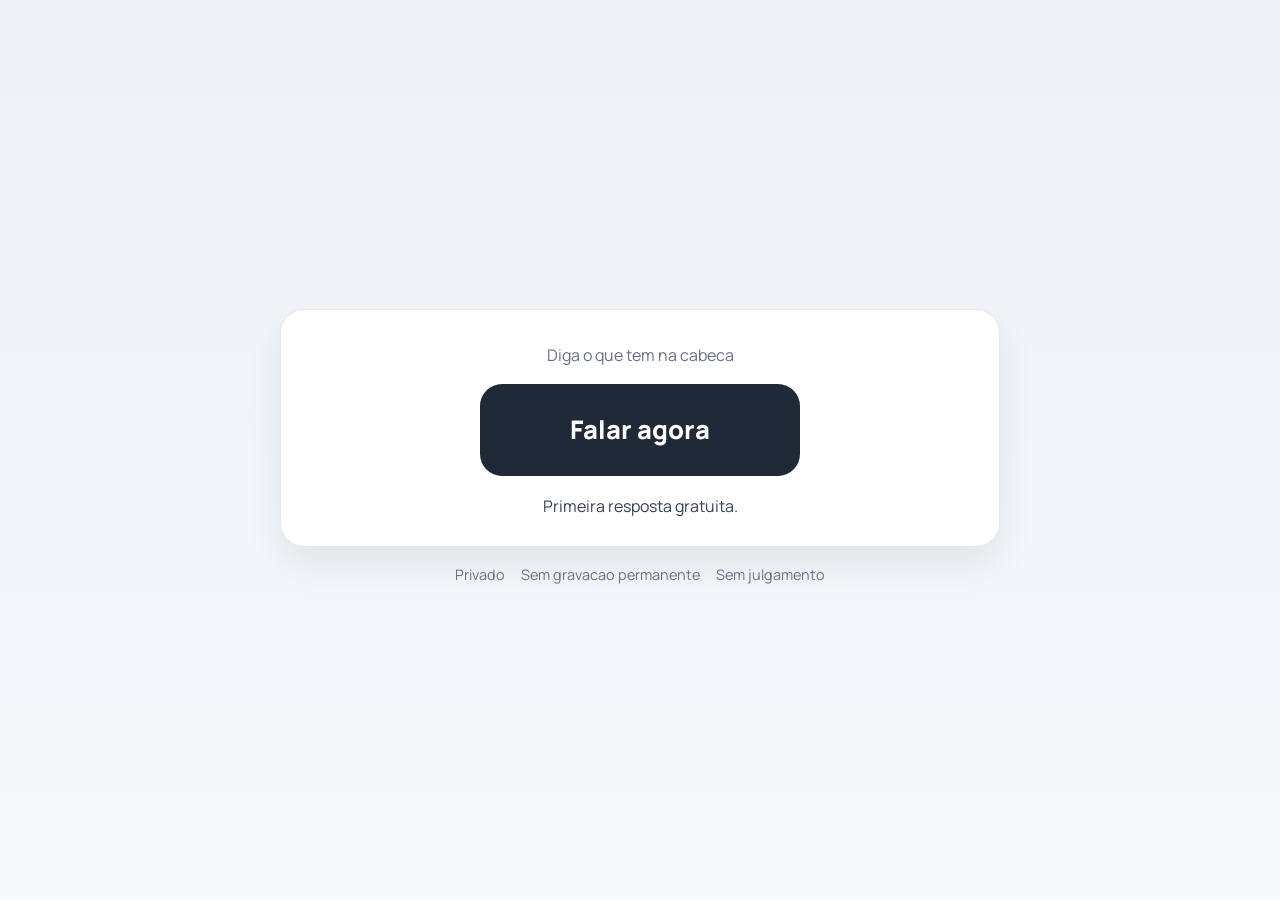
==== commit 8d863596: "Build single-page voice support experience" ====
--- a/index.html
+++ b/index.html
@@ -3,156 +3,46 @@
 <head>
     <meta charset="UTF-8">
     <meta name="viewport" content="width=device-width, initial-scale=1.0">
-    <title>Organize o que tem na cabeca em poucos minutos</title>
+    <title>Falar agora</title>
     <link rel="preconnect" href="https://fonts.googleapis.com">
     <link rel="preconnect" href="https://fonts.gstatic.com" crossorigin>
     <link href="https://fonts.googleapis.com/css2?family=Manrope:wght@400;500;700;800&display=swap" rel="stylesheet">
     <link rel="stylesheet" href="/static/styles.css">
 </head>
 <body>
-    <main class="page-shell">
-        <section class="hero card">
-            <div class="hero-grid">
-                <div class="hero-copy">
-                    <p class="eyebrow">Servico pontual</p>
-                    <h1>Organize o que tem na cabeca em poucos minutos</h1>
-                    <p class="lede">Escreve o problema. Recebe uma resposta estruturada com proximos passos simples.</p>
-                    <div class="hero-actions">
-                        <button type="button" class="primary-cta" data-jump-plan="5min">Comecar por 1€</button>
-                        <p class="hero-note">Sem complicar. Sem compromisso.</p>
-                    </div>
-                </div>
-                <div class="hero-side">
-                    <div class="info-box soft">
-                        <p class="info-title">Como funciona</p>
-                        <ol class="steps">
-                            <li>Escreves o problema.</li>
-                            <li>Recebes uma resposta organizada.</li>
-                            <li>Ficas com um proximo passo claro.</li>
-                        </ol>
-                    </div>
-                    <div class="info-box">
-                        <p class="info-title">Pagamento</p>
-                        <p>O pedido sera enviado para o numero <strong>912606050</strong>.</p>
-                    </div>
-                </div>
-            </div>
+    <main class="voice-shell">
+        <section class="voice-stage">
+            <p class="voice-prompt">Diga o que tem na cabeca</p>
+            <button type="button" id="record-button" class="record-button">Falar agora</button>
+            <p id="status-text" class="status-text">Primeira resposta gratuita.</p>
+            <p id="timer-text" class="timer-text hidden">A gravar...</p>
         </section>
 
-        <section class="card example-card">
-            <div class="section-head stacked">
-                <div>
-                    <p class="eyebrow">Exemplo real</p>
-                    <h2>O que recebe na pratica</h2>
-                </div>
-                <p class="section-copy">O objetivo e organizar o problema e reduzir indecisao, sem dramatizacao.</p>
-            </div>
-
-            <div class="example-chat">
-                <article class="message user example-message">
-                    <span class="message-label">Utilizador</span>
-                    <p>Tenho de decidir se mudo de trabalho e estou indeciso.</p>
-                </article>
-                <article class="message assistant example-message">
-                    <span class="message-label">Sistema</span>
-                    <p>Vamos organizar:</p>
-                    <p>1. Principais vantagens.</p>
-                    <p>2. Principais riscos.</p>
-                    <p>3. O que mais pesa neste momento.</p>
-                    <p>Com base nisso, a melhor decisao agora e pedir mais informacao antes de decidir.</p>
-                </article>
-            </div>
+        <section id="transcript-panel" class="voice-card hidden">
+            <p class="voice-label">O que disse</p>
+            <p id="transcript-text" class="voice-copy"></p>
         </section>
 
-        <section class="card flow-card" id="purchase">
-            <div class="section-head stacked">
-                <div>
-                    <p class="eyebrow">Formatos</p>
-                    <h2>Escolha um formato e comece</h2>
-                </div>
-                <p class="section-copy">Uma unica acao: pagar e abrir a conversa.</p>
-            </div>
-
-            <form id="checkin-form" class="checkin-form">
-                <label class="phone-field">
-                    <span>Insira o seu numero de telemovel com MB WAY</span>
-                    <input id="phone-input" name="customer_phone" type="tel" placeholder="Ex.: 919999999" required>
-                </label>
-
-                <div class="plans-grid" id="session-buttons">
-                    <button type="button" class="plan-card plan-pink session-button" data-plan="5min">
-                        <span class="plan-tag">1€</span>
-                        <strong>Resposta simples</strong>
-                        <small>1 interacao estruturada.</small>
-                    </button>
-                    <button type="button" class="plan-card plan-green session-button" data-plan="30min">
-                        <span class="plan-tag">3€</span>
-                        <strong>Resposta mais detalhada</strong>
-                        <small>2 a 3 interacoes.</small>
-                    </button>
-                    <button type="button" class="plan-card plan-blue session-button" data-plan="60min">
-                        <span class="plan-tag">7€</span>
-                        <strong>Sessao mais completa</strong>
-                        <small>Organizacao e proximos passos.</small>
-                    </button>
-                </div>
-            </form>
-
-            <div id="checkin-panel" class="status-box hidden">
-                <p id="status-text">Escolha um formato para comecar.</p>
-                <p id="payment-note" class="small-text"></p>
-            </div>
+        <section id="response-panel" class="voice-card hidden">
+            <p class="voice-label">Resposta</p>
+            <p id="response-text" class="voice-copy"></p>
         </section>
 
-        <section class="card trust-card">
-            <div class="trust-grid">
-                <div class="trust-item">
-                    <p class="eyebrow">Confianca</p>
-                    <h2>Nao guardamos conversas pessoais.</h2>
-                </div>
-                <div class="trust-item">
-                    <p class="eyebrow">Sem compromisso</p>
-                    <h2>Pode parar a qualquer momento.</h2>
-                </div>
-            </div>
+        <section id="payment-panel" class="voice-card hidden">
+            <p class="voice-label">Continuar</p>
+            <p class="voice-copy">Pode continuar por 1€.</p>
+            <form id="payment-form" class="payment-form">
+                <input id="phone-input" name="customer_phone" type="tel" placeholder="Numero MB WAY" required>
+                <button type="submit" class="pay-button">Continuar por 1€</button>
+            </form>
+            <p id="payment-note" class="helper-text"></p>
         </section>
 
-        <section class="card final-cta">
-            <div class="final-cta-copy">
-                <p class="eyebrow">Fecho</p>
-                <h2>Se precisa de organizar isto agora, pode comecar em poucos segundos.</h2>
-            </div>
-            <button type="button" class="primary-cta large" data-jump-plan="5min">Comecar por 1€</button>
-        </section>
-
-        <section id="chat-panel" class="card chat-panel hidden">
-            <div class="section-head stacked">
-                <div>
-                    <p class="eyebrow">Conversa</p>
-                    <h2>Escreva o problema</h2>
-                </div>
-                <p class="section-copy">O chat abre automaticamente assim que o pagamento fica autorizado.</p>
-            </div>
-
-            <div id="chat-log" class="chat-log" aria-live="polite"></div>
-
-            <form id="chat-form" class="chat-form">
-                <textarea id="chat-input" name="message" rows="4" placeholder="Escreve aqui o problema concreto..." required></textarea>
-                <div class="chat-actions">
-                    <p class="small-text" id="chat-helper">
-                        Em modo mock, o pagamento e autorizado automaticamente para testes.
-                    </p>
-                    <button type="submit" class="send-button">Enviar</button>
-                </div>
-            </form>
-        </section>
-
-        <section class="card notice">
-            <p class="eyebrow">Aviso importante</p>
-            <p>
-                Este servico nao substitui apoio clinico nem resposta de emergencia.
-            </p>
-        </section>
+        <footer class="voice-footer">
+            <span>Privado</span>
+            <span>Sem gravacao permanente</span>
+            <span>Sem julgamento</span>
+        </footer>
     </main>
 
     <script src="/static/app.js"></script>
--- a/static/styles.css
+++ b/static/styles.css
@@ -1,17 +1,12 @@
 :root {
-    --bg: #eff1f4;
-    --bg-soft: #f8f9fb;
-    --card: rgba(255, 255, 255, 0.96);
+    --bg: #eef1f4;
+    --card: #ffffff;
+    --text: #1f2937;
+    --muted: #667085;
     --line: rgba(31, 41, 55, 0.1);
-    --text: #1f2937;
-    --muted: #5f6b7a;
-    --accent: #243447;
-    --accent-dark: #172231;
-    --dark: #162033;
-    --pink: #31445b;
-    --green: #455b74;
-    --blue: #1f2937;
-    --shadow: 0 18px 40px rgba(31, 41, 55, 0.08);
+    --accent: #1f2937;
+    --accent-soft: #344054;
+    --shadow: 0 18px 36px rgba(31, 41, 55, 0.08);
     --radius: 24px;
 }
 
@@ -23,446 +18,160 @@
     margin: 0;
     font-family: "Manrope", sans-serif;
     color: var(--text);
-    background: linear-gradient(180deg, #eef1f5 0%, #f6f8fb 100%);
+    background: linear-gradient(180deg, #edf1f5 0%, #f7f9fb 100%);
 }
 
-.page-shell {
-    width: min(1100px, calc(100% - 28px));
+.voice-shell {
+    min-height: 100vh;
+    width: min(720px, calc(100% - 24px));
     margin: 0 auto;
-    padding: 24px 0 40px;
+    padding: 24px 0 32px;
+    display: grid;
+    align-content: center;
+    gap: 18px;
 }
 
-.card {
+.voice-stage,
+.voice-card {
     background: var(--card);
-    border: 1px solid rgba(31, 41, 55, 0.06);
+    border: 1px solid var(--line);
     border-radius: var(--radius);
     box-shadow: var(--shadow);
 }
 
-.hero,
-.example-card,
-.flow-card,
-.trust-card,
-.final-cta,
-.chat-panel,
-.notice {
-    padding: 28px;
-    margin-bottom: 22px;
+.voice-stage {
+    padding: 34px 24px 28px;
+    text-align: center;
 }
 
-.eyebrow {
-    margin: 0 0 12px;
-    text-transform: uppercase;
-    letter-spacing: 0.2em;
-    font-size: 12px;
-    font-weight: 800;
-    color: #516070;
+.voice-prompt {
+    margin: 0 0 18px;
+    color: var(--muted);
+    font-size: 1rem;
 }
 
-.hero-grid {
-    display: grid;
-    grid-template-columns: 1.55fr 0.9fr;
-    gap: 24px;
-    align-items: start;
-}
-
-h1,
-h2,
-p {
-    margin-top: 0;
-}
-
-h1 {
-    font-size: clamp(2.5rem, 6vw, 4.8rem);
-    line-height: 0.95;
-    letter-spacing: -0.04em;
-    max-width: 9ch;
-    margin-bottom: 16px;
-}
-
-h2 {
-    font-size: clamp(1.8rem, 3vw, 2.4rem);
-    line-height: 1.05;
-    margin-bottom: 0;
-}
-
-.lede,
-.section-copy,
-.small-text,
-.steps,
-.info-box p {
-    color: var(--muted);
-}
-
-.lede {
-    max-width: 42ch;
-    font-size: 1.12rem;
-    line-height: 1.55;
-    margin-bottom: 18px;
-}
-
-.hero-actions {
-    display: grid;
-    gap: 14px;
-    max-width: 420px;
-}
-
-.hero-note {
-    margin: 0;
-    color: var(--muted);
-    line-height: 1.5;
-    font-size: 0.98rem;
-}
-
-.hero-side {
-    display: grid;
-    gap: 16px;
-}
-
-.primary-cta {
+.record-button {
+    width: min(320px, 100%);
+    min-height: 92px;
     border: none;
-    border-radius: 14px;
-    padding: 18px 22px;
+    border-radius: 22px;
+    background: var(--accent);
+    color: white;
     font: inherit;
+    font-size: 1.6rem;
     font-weight: 800;
-    font-size: 1rem;
-    color: #fffdf9;
-    background: var(--dark);
-    box-shadow: 0 10px 20px rgba(31, 41, 55, 0.16);
     cursor: pointer;
 }
 
-.primary-cta.large {
-    width: 100%;
-    max-width: 320px;
+.record-button:disabled,
+.pay-button:disabled {
+    opacity: 0.7;
+    cursor: wait;
 }
 
-.info-box {
-    border: 1px solid var(--line);
-    border-radius: 18px;
-    padding: 18px;
-    background: rgba(255, 255, 255, 0.92);
+.status-text {
+    margin: 18px 0 0;
+    color: var(--accent-soft);
+    line-height: 1.5;
 }
 
-.info-box.soft {
-    background: rgba(247, 249, 252, 0.98);
+.timer-text {
+    margin: 8px 0 0;
+    color: var(--muted);
+    font-size: 0.95rem;
 }
 
-.info-title {
-    font-weight: 800;
-    color: var(--text);
-    margin-bottom: 10px;
+.voice-card {
+    padding: 20px;
 }
 
-.steps {
-    padding-left: 18px;
-    margin: 0;
-    line-height: 1.7;
-}
-
-.section-head {
-    display: flex;
-    justify-content: space-between;
-    gap: 18px;
-    align-items: end;
-    margin-bottom: 22px;
-}
-
-.section-head.stacked {
-    align-items: start;
-}
-
-.section-copy {
-    max-width: 30ch;
-    line-height: 1.6;
-}
-
-.example-chat {
-    display: grid;
-    gap: 14px;
-}
-
-.example-message {
-    max-width: 100%;
-    margin: 0;
-}
-
-.message-label {
-    display: block;
-    margin-bottom: 8px;
-    font-size: 0.78rem;
+.voice-label {
+    margin: 0 0 10px;
+    color: var(--muted);
+    font-size: 0.82rem;
     font-weight: 800;
     text-transform: uppercase;
     letter-spacing: 0.08em;
 }
 
-.example-message p:last-child {
-    margin-bottom: 0;
+.voice-copy {
+    margin: 0;
+    line-height: 1.7;
+    font-size: 1.05rem;
 }
 
-.phone-field {
-    display: flex;
-    flex-direction: column;
-    gap: 8px;
-    margin-bottom: 18px;
-    font-weight: 700;
+.payment-form {
+    display: grid;
+    gap: 12px;
+    margin-top: 14px;
 }
 
-.phone-field input,
-#chat-input {
+.payment-form input {
     width: 100%;
     border: 1px solid var(--line);
     border-radius: 14px;
     padding: 15px 16px;
     font: inherit;
-    background: rgba(255, 255, 255, 0.86);
+    background: #fff;
     color: var(--text);
 }
 
-.phone-field input:focus,
-#chat-input:focus {
-    outline: 2px solid rgba(198, 94, 57, 0.18);
-    border-color: rgba(198, 94, 57, 0.4);
+.payment-form input:focus {
+    outline: 2px solid rgba(31, 41, 55, 0.12);
+    border-color: rgba(31, 41, 55, 0.22);
 }
 
-.plans-grid {
-    display: grid;
-    grid-template-columns: repeat(3, minmax(0, 1fr));
-    gap: 16px;
+.pay-button {
+    border: none;
+    border-radius: 14px;
+    padding: 16px 18px;
+    font: inherit;
+    font-weight: 800;
+    font-size: 1rem;
+    background: #2f3f52;
+    color: #fff;
+    cursor: pointer;
 }
 
-.plan-card {
-    border: none;
-    border-radius: 18px;
-    color: white;
-    padding: 20px;
-    min-height: 170px;
-    text-align: left;
-    cursor: pointer;
-    display: flex;
-    flex-direction: column;
-    justify-content: space-between;
-    gap: 12px;
-    font: inherit;
-    box-shadow: 0 10px 20px rgba(31, 41, 55, 0.1);
-    transition: transform 140ms ease, box-shadow 140ms ease, opacity 140ms ease;
+.helper-text {
+    margin: 12px 0 0;
+    color: var(--muted);
+    line-height: 1.5;
+    font-size: 0.95rem;
 }
 
-.plan-card:hover {
-    transform: translateY(-2px);
-}
-
-.plan-card-focus {
-    transform: translateY(-4px);
-    box-shadow: 0 0 0 4px rgba(36, 52, 71, 0.12), 0 18px 28px rgba(31, 41, 55, 0.16);
-}
-
-.plan-card:disabled {
-    opacity: 0.72;
-    cursor: wait;
-}
-
-.plan-pink {
-    background: linear-gradient(135deg, #40556f, #2f4057);
-}
-
-.plan-green {
-    background: linear-gradient(135deg, #546b86, #42576f);
-}
-
-.plan-blue {
-    background: linear-gradient(135deg, #273447, #192331);
-}
-
-.plan-tag {
-    display: inline-flex;
-    width: fit-content;
-    background: rgba(255, 255, 255, 0.12);
-    border: 1px solid rgba(255, 255, 255, 0.22);
-    padding: 7px 10px;
-    border-radius: 999px;
-    font-size: 0.82rem;
-    font-weight: 800;
-    letter-spacing: 0.08em;
-    text-transform: uppercase;
-}
-
-.plan-card strong {
-    font-size: 1.58rem;
-    line-height: 1.02;
-}
-
-.plan-card small {
-    font-size: 0.97rem;
-    line-height: 1.5;
-    color: rgba(255, 255, 255, 0.88);
+.voice-footer {
+    display: flex;
+    justify-content: center;
+    gap: 16px;
+    flex-wrap: wrap;
+    color: var(--muted);
+    font-size: 0.9rem;
 }
 
 .hidden {
     display: none;
 }
 
-.status-box {
-    margin-top: 20px;
-    border: 1px solid var(--line);
-    border-radius: 16px;
-    padding: 18px;
-    background: rgba(247, 249, 252, 0.98);
-}
-
-.trust-grid {
-    display: grid;
-    grid-template-columns: repeat(2, minmax(0, 1fr));
-    gap: 16px;
-}
-
-.trust-item {
-    border: 1px solid var(--line);
-    border-radius: 18px;
-    padding: 20px;
-    background: rgba(247, 249, 252, 0.98);
-}
-
-.trust-item h2 {
-    font-size: clamp(1.4rem, 2.4vw, 2rem);
-}
-
-.final-cta {
-    display: flex;
-    justify-content: space-between;
-    gap: 20px;
-    align-items: center;
-}
-
-.final-cta-copy {
-    max-width: 36rem;
-}
-
-.chat-log {
-    min-height: 320px;
-    max-height: 58vh;
-    overflow-y: auto;
-    border: 1px solid var(--line);
-    border-radius: 24px;
-    background: linear-gradient(180deg, rgba(255, 255, 255, 0.82), rgba(248, 239, 230, 0.78));
-    padding: 18px;
-}
-
-.message {
-    padding: 14px 16px;
-    border-radius: 18px;
-    margin-bottom: 12px;
-    line-height: 1.6;
-    white-space: pre-wrap;
-    max-width: min(720px, 92%);
-}
-
-.message.user {
-    margin-left: auto;
-    background: linear-gradient(135deg, #4c89f0, #2c6de2);
-    color: white;
-    border-bottom-right-radius: 8px;
-}
-
-.message.assistant {
-    background: rgba(255, 255, 255, 0.92);
-    color: var(--text);
-    border: 1px solid rgba(86, 101, 121, 0.12);
-    border-bottom-left-radius: 8px;
-}
-
-.message.system {
-    background: rgba(198, 94, 57, 0.12);
-    color: var(--accent-dark);
-    margin-left: auto;
-    margin-right: auto;
-    text-align: center;
-}
-
-.chat-form {
-    margin-top: 16px;
-}
-
-.chat-actions {
-    display: flex;
-    justify-content: space-between;
-    gap: 16px;
-    align-items: center;
-    margin-top: 12px;
-}
-
-.send-button {
-    border: none;
-    border-radius: 999px;
-    padding: 15px 22px;
-    font: inherit;
-    font-weight: 800;
-    color: #fffdf9;
-    background: linear-gradient(135deg, var(--accent), #d9774f);
-    box-shadow: 0 14px 30px rgba(198, 94, 57, 0.24);
-    cursor: pointer;
-}
-
-.send-button:disabled {
-    opacity: 0.72;
-    cursor: wait;
-}
-
-.notice p:last-child,
-.status-box p:last-child {
-    margin-bottom: 0;
-}
-
-code {
-    font-family: ui-monospace, SFMono-Regular, Menlo, Consolas, monospace;
-}
-
-@media (max-width: 900px) {
-    .hero-grid,
-    .plans-grid,
-    .trust-grid,
-    .section-head,
-    .chat-actions {
-        grid-template-columns: 1fr;
-        flex-direction: column;
-        align-items: stretch;
+@media (max-width: 640px) {
+    .voice-shell {
+        width: min(100% - 16px, 720px);
+        padding-top: 16px;
+        gap: 14px;
     }
 
-    .section-copy {
-        max-width: none;
+    .voice-stage,
+    .voice-card {
+        padding: 18px;
     }
 
-    .final-cta {
-        flex-direction: column;
-        align-items: stretch;
+    .record-button {
+        min-height: 84px;
+        font-size: 1.35rem;
+    }
+
+    .voice-footer {
+        gap: 10px;
+        font-size: 0.82rem;
     }
 }
-
-@media (max-width: 640px) {
-    .page-shell {
-        width: min(100% - 18px, 1100px);
-        padding-top: 14px;
-    }
-
-    .hero,
-    .example-card,
-    .flow-card,
-    .trust-card,
-    .final-cta,
-    .chat-panel,
-    .notice {
-        padding: 20px;
-    }
-
-    h1 {
-        max-width: 7.5ch;
-    }
-
-    .plan-card {
-        min-height: 150px;
-    }
-
-    .primary-cta.large {
-        max-width: none;
-    }
-}
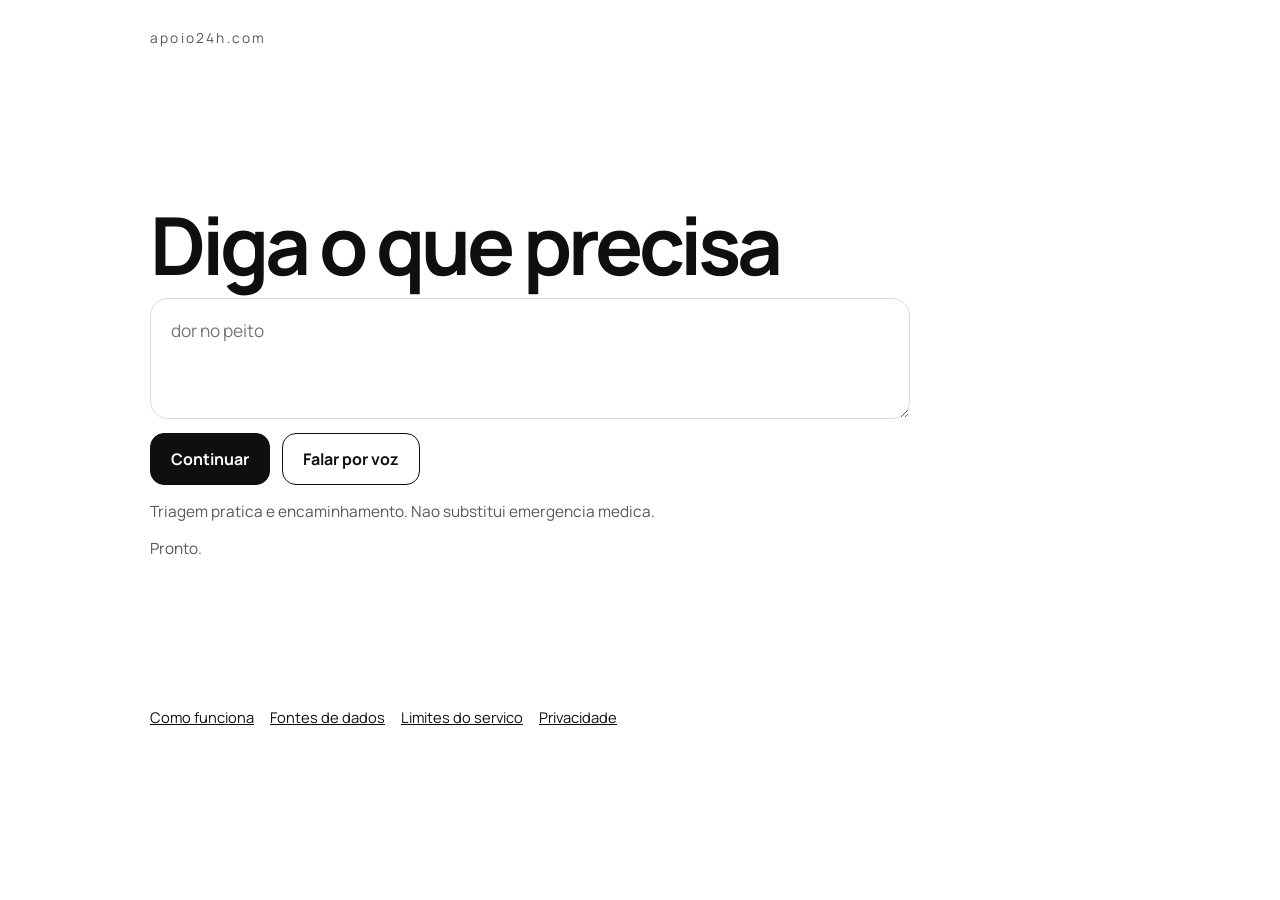
==== commit 5ab82319: "Freeze v1 triage and routing flow" ====
--- a/index.html
+++ b/index.html
@@ -3,45 +3,88 @@
 <head>
     <meta charset="UTF-8">
     <meta name="viewport" content="width=device-width, initial-scale=1.0">
-    <title>Falar agora</title>
+    <title>apoio24h.com</title>
+    <meta name="description" content="Triagem pratica e encaminhamento util para necessidades de saude, urgencia, farmacia, medicamento e conversa nao urgente.">
     <link rel="preconnect" href="https://fonts.googleapis.com">
     <link rel="preconnect" href="https://fonts.gstatic.com" crossorigin>
-    <link href="https://fonts.googleapis.com/css2?family=Manrope:wght@400;500;700;800&display=swap" rel="stylesheet">
+    <link href="https://fonts.googleapis.com/css2?family=Manrope:wght@400;500;600;700;800&display=swap" rel="stylesheet">
     <link rel="stylesheet" href="/static/styles.css">
 </head>
 <body>
-    <main class="voice-shell">
-        <section class="voice-stage">
-            <p class="voice-prompt">Diga o que tem na cabeca</p>
-            <button type="button" id="record-button" class="record-button">Falar agora</button>
-            <p id="status-text" class="status-text">Primeira resposta gratuita.</p>
-            <p id="timer-text" class="timer-text hidden">A gravar...</p>
+    <main class="shell">
+        <header class="topline">apoio24h.com</header>
+
+        <section class="hero">
+            <h1>Diga o que precisa</h1>
+            <form id="triage-form" class="triage-form">
+                <label for="query-input" class="sr-only">Descreva o que precisa</label>
+                <textarea id="query-input" name="query" rows="3" maxlength="600" placeholder="dor no peito"></textarea>
+                <div class="hero-actions">
+                    <button type="submit" id="continue-button" class="button button-primary">Continuar</button>
+                    <button type="button" id="voice-button" class="button button-secondary">Falar por voz</button>
+                </div>
+            </form>
+            <p class="trust-copy">Triagem pratica e encaminhamento. Nao substitui emergencia medica.</p>
+            <p id="status-text" class="status-text">Pronto.</p>
         </section>
 
-        <section id="transcript-panel" class="voice-card hidden">
-            <p class="voice-label">O que disse</p>
-            <p id="transcript-text" class="voice-copy"></p>
+        <section id="result-section" class="result-section hidden">
+            <div class="result-header">
+                <p id="result-kicker" class="result-kicker">Resultado</p>
+                <h2 id="result-headline" class="result-headline"></h2>
+                <p id="result-summary" class="result-summary"></p>
+            </div>
+
+            <div id="location-tools" class="location-tools hidden">
+                <button type="button" id="location-button" class="button button-secondary">Usar a minha localizacao</button>
+                <p id="location-text" class="micro-text"></p>
+            </div>
+
+            <div id="result-actions" class="result-actions"></div>
+
+            <div id="free-response-card" class="panel hidden">
+                <p class="panel-label">Resposta inicial</p>
+                <div id="free-response-text" class="structured-copy"></div>
+            </div>
+
+            <div id="resource-panel" class="panel hidden">
+                <div class="panel-header">
+                    <p class="panel-label">Mapa e lista</p>
+                    <p class="panel-note">Recursos utilitarios e oficiais sempre que disponiveis.</p>
+                </div>
+                <div id="resource-list" class="resource-list"></div>
+                <ul id="resource-notes" class="note-list"></ul>
+            </div>
+
+            <div id="payment-panel" class="panel hidden">
+                <p class="panel-label">Continuar por 1€</p>
+                <p class="panel-copy">Desbloqueia a conversa curta e estruturada para este caso nao urgente.</p>
+                <form id="payment-form" class="stack-form">
+                    <label for="phone-input">Numero MB WAY</label>
+                    <input id="phone-input" name="customer_phone" type="tel" placeholder="Ex.: 919999999" required>
+                    <button type="submit" class="button button-primary">Continuar por 1€</button>
+                </form>
+                <p id="payment-note" class="micro-text"></p>
+            </div>
+
+            <div id="chat-panel" class="panel hidden">
+                <p class="panel-label">Conversa</p>
+                <div id="chat-log" class="chat-log"></div>
+                <form id="chat-form" class="stack-form">
+                    <label for="chat-input">Responder</label>
+                    <textarea id="chat-input" rows="3" maxlength="500" placeholder="Escreva a sua resposta"></textarea>
+                    <button type="submit" class="button button-primary">Enviar</button>
+                </form>
+            </div>
         </section>
 
-        <section id="response-panel" class="voice-card hidden">
-            <p class="voice-label">Resposta</p>
-            <p id="response-text" class="voice-copy"></p>
-        </section>
-
-        <section id="payment-panel" class="voice-card hidden">
-            <p class="voice-label">Continuar</p>
-            <p class="voice-copy">Pode continuar por 1€.</p>
-            <form id="payment-form" class="payment-form">
-                <input id="phone-input" name="customer_phone" type="tel" placeholder="Numero MB WAY" required>
-                <button type="submit" class="pay-button">Continuar por 1€</button>
-            </form>
-            <p id="payment-note" class="helper-text"></p>
-        </section>
-
-        <footer class="voice-footer">
-            <span>Privado</span>
-            <span>Sem gravacao permanente</span>
-            <span>Sem julgamento</span>
+        <footer class="footer">
+            <div class="footer-links">
+                <a href="/pages/como-funciona.html">Como funciona</a>
+                <a href="/pages/fontes-de-dados.html">Fontes de dados</a>
+                <a href="/pages/limites-do-servico.html">Limites do servico</a>
+                <a href="/pages/privacidade.html">Privacidade</a>
+            </div>
         </footer>
     </main>
 
--- a/static/styles.css
+++ b/static/styles.css
@@ -1,177 +1,330 @@
 :root {
-    --bg: #eef1f4;
-    --card: #ffffff;
-    --text: #1f2937;
-    --muted: #667085;
-    --line: rgba(31, 41, 55, 0.1);
-    --accent: #1f2937;
-    --accent-soft: #344054;
-    --shadow: 0 18px 36px rgba(31, 41, 55, 0.08);
-    --radius: 24px;
+    --bg: #ffffff;
+    --text: #0f0f10;
+    --muted: #55585f;
+    --line: #d8dbe2;
+    --soft: #f6f7f9;
+    --button: #0f0f10;
 }
 
 * {
     box-sizing: border-box;
 }
 
+html {
+    background: var(--bg);
+}
+
 body {
     margin: 0;
+    background: var(--bg);
+    color: var(--text);
     font-family: "Manrope", sans-serif;
-    color: var(--text);
-    background: linear-gradient(180deg, #edf1f5 0%, #f7f9fb 100%);
-}
-
-.voice-shell {
+}
+
+.shell {
     min-height: 100vh;
-    width: min(720px, calc(100% - 24px));
+    width: min(980px, calc(100% - 32px));
     margin: 0 auto;
-    padding: 24px 0 32px;
+    padding: 28px 0 48px;
+}
+
+.topline {
+    font-size: 0.86rem;
+    letter-spacing: 0.16em;
+    text-transform: lowercase;
+    color: var(--muted);
+}
+
+.hero {
+    min-height: 72vh;
     display: grid;
     align-content: center;
-    gap: 18px;
-}
-
-.voice-stage,
-.voice-card {
-    background: var(--card);
-    border: 1px solid var(--line);
-    border-radius: var(--radius);
-    box-shadow: var(--shadow);
-}
-
-.voice-stage {
-    padding: 34px 24px 28px;
-    text-align: center;
-}
-
-.voice-prompt {
-    margin: 0 0 18px;
-    color: var(--muted);
-    font-size: 1rem;
-}
-
-.record-button {
-    width: min(320px, 100%);
-    min-height: 92px;
-    border: none;
-    border-radius: 22px;
-    background: var(--accent);
-    color: white;
-    font: inherit;
-    font-size: 1.6rem;
-    font-weight: 800;
-    cursor: pointer;
-}
-
-.record-button:disabled,
-.pay-button:disabled {
-    opacity: 0.7;
-    cursor: wait;
-}
-
-.status-text {
-    margin: 18px 0 0;
-    color: var(--accent-soft);
-    line-height: 1.5;
-}
-
-.timer-text {
-    margin: 8px 0 0;
-    color: var(--muted);
-    font-size: 0.95rem;
-}
-
-.voice-card {
-    padding: 20px;
-}
-
-.voice-label {
-    margin: 0 0 10px;
-    color: var(--muted);
-    font-size: 0.82rem;
-    font-weight: 800;
-    text-transform: uppercase;
-    letter-spacing: 0.08em;
-}
-
-.voice-copy {
-    margin: 0;
-    line-height: 1.7;
-    font-size: 1.05rem;
-}
-
-.payment-form {
-    display: grid;
-    gap: 12px;
-    margin-top: 14px;
-}
-
-.payment-form input {
+    gap: 16px;
+    padding: 64px 0 40px;
+}
+
+.hero h1 {
+    margin: 0;
+    font-size: clamp(2.6rem, 8vw, 5rem);
+    line-height: 0.94;
+    letter-spacing: -0.05em;
+    max-width: 720px;
+}
+
+.triage-form {
+    width: min(760px, 100%);
+    display: grid;
+    gap: 14px;
+}
+
+.triage-form textarea,
+.stack-form input,
+.stack-form textarea {
     width: 100%;
     border: 1px solid var(--line);
+    border-radius: 18px;
+    background: var(--bg);
+    color: var(--text);
+    font: inherit;
+    padding: 18px 20px;
+    resize: vertical;
+    font-size: 1.08rem;
+    line-height: 1.6;
+}
+
+.triage-form textarea:focus,
+.stack-form input:focus,
+.stack-form textarea:focus {
+    outline: none;
+    border-color: #111;
+}
+
+.hero-actions,
+.result-actions {
+    display: flex;
+    gap: 12px;
+    flex-wrap: wrap;
+}
+
+.button {
+    display: inline-flex;
+    align-items: center;
+    justify-content: center;
+    min-height: 52px;
+    padding: 0 20px;
     border-radius: 14px;
-    padding: 15px 16px;
+    border: 1px solid var(--text);
     font: inherit;
+    font-weight: 700;
+    cursor: pointer;
+    text-decoration: none;
+    transition: opacity 0.2s ease;
+}
+
+.button:disabled {
+    opacity: 0.6;
+    cursor: wait;
+}
+
+.button-primary {
+    background: var(--button);
+    color: #fff;
+}
+
+.button-secondary {
     background: #fff;
     color: var(--text);
 }
 
-.payment-form input:focus {
-    outline: 2px solid rgba(31, 41, 55, 0.12);
-    border-color: rgba(31, 41, 55, 0.22);
-}
-
-.pay-button {
-    border: none;
-    border-radius: 14px;
-    padding: 16px 18px;
-    font: inherit;
+.trust-copy,
+.status-text,
+.micro-text,
+.panel-note,
+.resource-item p,
+.result-summary,
+.footer-links a,
+.panel-copy {
+    color: var(--muted);
+}
+
+.trust-copy,
+.status-text {
+    margin: 0;
+    max-width: 720px;
+    font-size: 0.96rem;
+}
+
+.result-section {
+    display: grid;
+    gap: 18px;
+    padding-bottom: 32px;
+}
+
+.result-header {
+    display: grid;
+    gap: 8px;
+}
+
+.result-kicker,
+.panel-label {
+    margin: 0;
+    font-size: 0.8rem;
     font-weight: 800;
+    letter-spacing: 0.14em;
+    text-transform: uppercase;
+    color: var(--muted);
+}
+
+.result-headline {
+    margin: 0;
+    font-size: clamp(2rem, 5vw, 3rem);
+    line-height: 1;
+    letter-spacing: -0.04em;
+}
+
+.result-summary {
+    margin: 0;
+    max-width: 760px;
+    line-height: 1.7;
+}
+
+.location-tools {
+    display: flex;
+    flex-wrap: wrap;
+    gap: 12px;
+    align-items: center;
+}
+
+.panel {
+    border: 1px solid var(--line);
+    border-radius: 24px;
+    padding: 22px;
+    background: #fff;
+}
+
+.panel-header {
+    display: grid;
+    gap: 6px;
+    margin-bottom: 14px;
+}
+
+.structured-copy p {
+    margin: 0 0 10px;
+    line-height: 1.7;
+}
+
+.resource-list {
+    display: grid;
+    gap: 12px;
+}
+
+.resource-item {
+    border: 1px solid var(--line);
+    border-radius: 18px;
+    padding: 16px;
+}
+
+.resource-item h3 {
+    margin: 0 0 8px;
     font-size: 1rem;
-    background: #2f3f52;
-    color: #fff;
-    cursor: pointer;
-}
-
-.helper-text {
-    margin: 12px 0 0;
-    color: var(--muted);
-    line-height: 1.5;
-    font-size: 0.95rem;
-}
-
-.voice-footer {
+}
+
+.resource-item p {
+    margin: 0;
+    line-height: 1.6;
+}
+
+.resource-meta {
     display: flex;
-    justify-content: center;
+    gap: 10px;
+    flex-wrap: wrap;
+    margin-top: 12px;
+    font-size: 0.92rem;
+}
+
+.resource-meta a,
+.footer-links a {
+    color: var(--text);
+}
+
+.note-list {
+    margin: 16px 0 0;
+    padding-left: 18px;
+    color: var(--muted);
+    line-height: 1.6;
+}
+
+.stack-form {
+    display: grid;
+    gap: 12px;
+}
+
+.stack-form label {
+    font-size: 0.92rem;
+    font-weight: 700;
+}
+
+.chat-log {
+    display: grid;
+    gap: 10px;
+    max-height: 320px;
+    overflow-y: auto;
+    margin: 16px 0 18px;
+}
+
+.chat-entry {
+    border: 1px solid var(--line);
+    border-radius: 16px;
+    padding: 14px 16px;
+}
+
+.chat-entry p {
+    margin: 0;
+    line-height: 1.7;
+}
+
+.chat-entry.utilizador {
+    background: var(--soft);
+}
+
+.footer {
+    padding-top: 12px;
+}
+
+.footer-links {
+    display: flex;
     gap: 16px;
     flex-wrap: wrap;
-    color: var(--muted);
-    font-size: 0.9rem;
+    font-size: 0.92rem;
+}
+
+.empty-note {
+    margin: 0;
+    color: var(--muted);
+}
+
+.hidden,
+.sr-only {
+    position: absolute;
+    width: 1px;
+    height: 1px;
+    padding: 0;
+    margin: -1px;
+    overflow: hidden;
+    clip: rect(0, 0, 0, 0);
+    white-space: nowrap;
+    border: 0;
 }
 
 .hidden {
-    display: none;
-}
-
-@media (max-width: 640px) {
-    .voice-shell {
-        width: min(100% - 16px, 720px);
-        padding-top: 16px;
-        gap: 14px;
-    }
-
-    .voice-stage,
-    .voice-card {
-        padding: 18px;
-    }
-
-    .record-button {
-        min-height: 84px;
-        font-size: 1.35rem;
-    }
-
-    .voice-footer {
-        gap: 10px;
-        font-size: 0.82rem;
-    }
-}
+    display: none !important;
+}
+
+@media (max-width: 720px) {
+    .shell {
+        width: min(100% - 20px, 980px);
+        padding-top: 18px;
+    }
+
+    .hero {
+        min-height: auto;
+        padding: 42px 0 28px;
+    }
+
+    .triage-form textarea,
+    .stack-form input,
+    .stack-form textarea {
+        padding: 16px;
+        font-size: 1rem;
+    }
+
+    .button {
+        width: 100%;
+    }
+
+    .hero-actions,
+    .result-actions {
+        display: grid;
+    }
+}
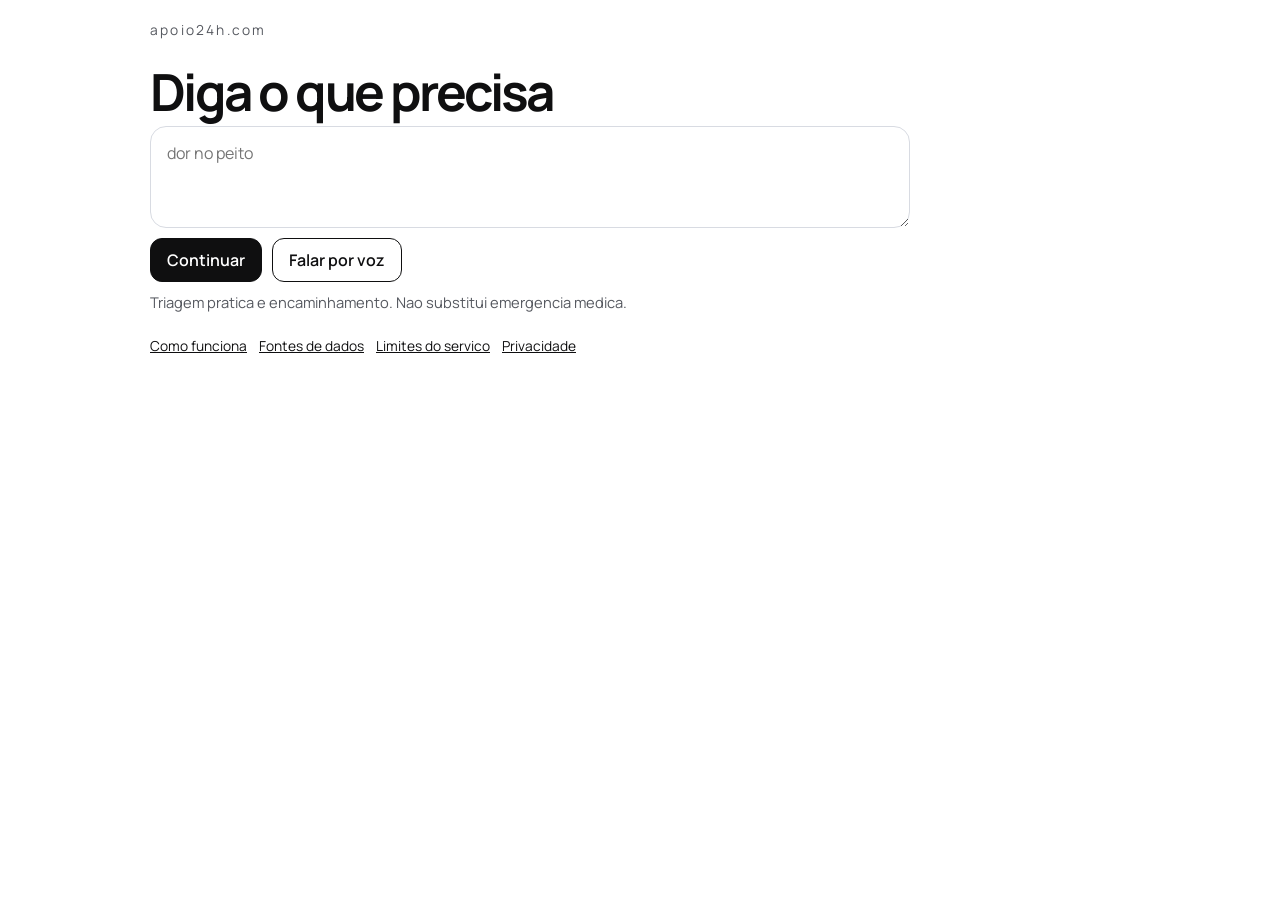
==== commit 22e9ef4b: "Tighten triage UI for faster action" ====
--- a/index.html
+++ b/index.html
@@ -25,57 +25,57 @@
                 </div>
             </form>
             <p class="trust-copy">Triagem pratica e encaminhamento. Nao substitui emergencia medica.</p>
-            <p id="status-text" class="status-text">Pronto.</p>
-        </section>
+            <p id="status-text" class="status-text hidden" aria-live="polite"></p>
 
-        <section id="result-section" class="result-section hidden">
-            <div class="result-header">
-                <p id="result-kicker" class="result-kicker">Resultado</p>
-                <h2 id="result-headline" class="result-headline"></h2>
-                <p id="result-summary" class="result-summary"></p>
-            </div>
+            <section id="result-section" class="result-section hidden">
+                <div class="result-header">
+                    <p id="result-kicker" class="result-kicker">Resultado</p>
+                    <h2 id="result-headline" class="result-headline"></h2>
+                    <p id="result-summary" class="result-summary"></p>
+                </div>
 
-            <div id="location-tools" class="location-tools hidden">
-                <button type="button" id="location-button" class="button button-secondary">Usar a minha localizacao</button>
-                <p id="location-text" class="micro-text"></p>
-            </div>
+                <div id="location-tools" class="location-tools hidden">
+                    <button type="button" id="location-button" class="button button-secondary button-small">Usar a minha localizacao</button>
+                    <p id="location-text" class="micro-text"></p>
+                </div>
 
-            <div id="result-actions" class="result-actions"></div>
+                <div id="result-actions" class="result-actions"></div>
 
-            <div id="free-response-card" class="panel hidden">
-                <p class="panel-label">Resposta inicial</p>
-                <div id="free-response-text" class="structured-copy"></div>
-            </div>
+                <div id="free-response-card" class="panel hidden">
+                    <p class="panel-label">Resposta inicial</p>
+                    <div id="free-response-text" class="structured-copy"></div>
+                </div>
 
-            <div id="resource-panel" class="panel hidden">
-                <div class="panel-header">
-                    <p class="panel-label">Mapa e lista</p>
-                    <p class="panel-note">Recursos utilitarios e oficiais sempre que disponiveis.</p>
+                <div id="resource-panel" class="panel hidden">
+                    <div class="panel-header">
+                        <p id="resource-heading" class="resource-heading"></p>
+                        <p id="resource-intro" class="panel-note"></p>
+                    </div>
+                    <div id="resource-list" class="resource-list"></div>
+                    <ul id="resource-notes" class="note-list"></ul>
                 </div>
-                <div id="resource-list" class="resource-list"></div>
-                <ul id="resource-notes" class="note-list"></ul>
-            </div>
 
-            <div id="payment-panel" class="panel hidden">
-                <p class="panel-label">Continuar por 1€</p>
-                <p class="panel-copy">Desbloqueia a conversa curta e estruturada para este caso nao urgente.</p>
-                <form id="payment-form" class="stack-form">
-                    <label for="phone-input">Numero MB WAY</label>
-                    <input id="phone-input" name="customer_phone" type="tel" placeholder="Ex.: 919999999" required>
-                    <button type="submit" class="button button-primary">Continuar por 1€</button>
-                </form>
-                <p id="payment-note" class="micro-text"></p>
-            </div>
+                <div id="payment-panel" class="panel hidden">
+                    <p class="panel-label">Continuar por 1€</p>
+                    <p class="panel-copy">Desbloqueia a conversa curta e estruturada para este caso nao urgente.</p>
+                    <form id="payment-form" class="stack-form">
+                        <label for="phone-input">Numero MB WAY</label>
+                        <input id="phone-input" name="customer_phone" type="tel" placeholder="Ex.: 919999999" required>
+                        <button type="submit" class="button button-primary">Continuar por 1€</button>
+                    </form>
+                    <p id="payment-note" class="micro-text"></p>
+                </div>
 
-            <div id="chat-panel" class="panel hidden">
-                <p class="panel-label">Conversa</p>
-                <div id="chat-log" class="chat-log"></div>
-                <form id="chat-form" class="stack-form">
-                    <label for="chat-input">Responder</label>
-                    <textarea id="chat-input" rows="3" maxlength="500" placeholder="Escreva a sua resposta"></textarea>
-                    <button type="submit" class="button button-primary">Enviar</button>
-                </form>
-            </div>
+                <div id="chat-panel" class="panel hidden">
+                    <p class="panel-label">Conversa</p>
+                    <div id="chat-log" class="chat-log"></div>
+                    <form id="chat-form" class="stack-form">
+                        <label for="chat-input">Responder</label>
+                        <textarea id="chat-input" rows="3" maxlength="500" placeholder="Escreva a sua resposta"></textarea>
+                        <button type="submit" class="button button-primary">Enviar</button>
+                    </form>
+                </div>
+            </section>
         </section>
 
         <footer class="footer">
--- a/static/styles.css
+++ b/static/styles.css
@@ -26,7 +26,7 @@
     min-height: 100vh;
     width: min(980px, calc(100% - 32px));
     margin: 0 auto;
-    padding: 28px 0 48px;
+    padding: 20px 0 28px;
 }
 
 .topline {
@@ -37,25 +37,24 @@
 }
 
 .hero {
-    min-height: 72vh;
-    display: grid;
-    align-content: center;
-    gap: 16px;
-    padding: 64px 0 40px;
+    display: grid;
+    align-content: start;
+    gap: 10px;
+    padding: 28px 0 18px;
 }
 
 .hero h1 {
     margin: 0;
-    font-size: clamp(2.6rem, 8vw, 5rem);
-    line-height: 0.94;
+    font-size: clamp(2rem, 5vw, 3.2rem);
+    line-height: 0.96;
     letter-spacing: -0.05em;
-    max-width: 720px;
+    max-width: 520px;
 }
 
 .triage-form {
     width: min(760px, 100%);
     display: grid;
-    gap: 14px;
+    gap: 10px;
 }
 
 .triage-form textarea,
@@ -63,14 +62,14 @@
 .stack-form textarea {
     width: 100%;
     border: 1px solid var(--line);
-    border-radius: 18px;
+    border-radius: 16px;
     background: var(--bg);
     color: var(--text);
     font: inherit;
-    padding: 18px 20px;
+    padding: 14px 16px;
     resize: vertical;
-    font-size: 1.08rem;
-    line-height: 1.6;
+    font-size: 1rem;
+    line-height: 1.5;
 }
 
 .triage-form textarea:focus,
@@ -83,7 +82,7 @@
 .hero-actions,
 .result-actions {
     display: flex;
-    gap: 12px;
+    gap: 10px;
     flex-wrap: wrap;
 }
 
@@ -91,15 +90,21 @@
     display: inline-flex;
     align-items: center;
     justify-content: center;
-    min-height: 52px;
-    padding: 0 20px;
-    border-radius: 14px;
+    min-height: 44px;
+    padding: 0 16px;
+    border-radius: 12px;
     border: 1px solid var(--text);
     font: inherit;
-    font-weight: 700;
+    font-weight: 600;
     cursor: pointer;
     text-decoration: none;
     transition: opacity 0.2s ease;
+}
+
+.button-small {
+    min-height: 38px;
+    padding: 0 12px;
+    font-size: 0.92rem;
 }
 
 .button:disabled {
@@ -131,19 +136,19 @@
 .trust-copy,
 .status-text {
     margin: 0;
-    max-width: 720px;
-    font-size: 0.96rem;
+    max-width: 760px;
+    font-size: 0.92rem;
 }
 
 .result-section {
     display: grid;
-    gap: 18px;
-    padding-bottom: 32px;
+    gap: 12px;
+    padding-top: 8px;
 }
 
 .result-header {
     display: grid;
-    gap: 8px;
+    gap: 4px;
 }
 
 .result-kicker,
@@ -158,69 +163,88 @@
 
 .result-headline {
     margin: 0;
-    font-size: clamp(2rem, 5vw, 3rem);
-    line-height: 1;
+    font-size: clamp(1.4rem, 3vw, 2rem);
+    line-height: 1.05;
     letter-spacing: -0.04em;
 }
 
 .result-summary {
     margin: 0;
     max-width: 760px;
-    line-height: 1.7;
+    line-height: 1.5;
 }
 
 .location-tools {
     display: flex;
     flex-wrap: wrap;
-    gap: 12px;
+    gap: 8px;
     align-items: center;
 }
 
 .panel {
-    border: 1px solid var(--line);
-    border-radius: 24px;
-    padding: 22px;
-    background: #fff;
-}
-
-.panel-header {
-    display: grid;
-    gap: 6px;
-    margin-bottom: 14px;
-}
-
-.structured-copy p {
-    margin: 0 0 10px;
-    line-height: 1.7;
-}
-
-.resource-list {
-    display: grid;
-    gap: 12px;
-}
-
-.resource-item {
     border: 1px solid var(--line);
     border-radius: 18px;
     padding: 16px;
+    background: #fff;
+}
+
+.panel-header {
+    display: grid;
+    gap: 4px;
+    margin-bottom: 10px;
+}
+
+.resource-heading {
+    margin: 0;
+    font-size: 1rem;
+    font-weight: 700;
+    line-height: 1.3;
+}
+
+.structured-copy p {
+    margin: 0 0 8px;
+    line-height: 1.55;
+}
+
+.resource-list {
+    display: grid;
+    gap: 8px;
+}
+
+.resource-item {
+    border: 1px solid var(--line);
+    border-radius: 14px;
+    padding: 12px 14px;
+    display: flex;
+    gap: 12px;
+    align-items: flex-start;
+    justify-content: space-between;
+}
+
+.resource-item-primary {
+    border-color: #0f0f10;
 }
 
 .resource-item h3 {
-    margin: 0 0 8px;
-    font-size: 1rem;
+    margin: 0 0 4px;
+    font-size: 0.98rem;
 }
 
 .resource-item p {
     margin: 0;
-    line-height: 1.6;
+    line-height: 1.45;
+}
+
+.resource-main {
+    min-width: 0;
 }
 
 .resource-meta {
     display: flex;
-    gap: 10px;
+    gap: 8px;
     flex-wrap: wrap;
-    margin-top: 12px;
-    font-size: 0.92rem;
+    margin-top: 8px;
+    font-size: 0.88rem;
 }
 
 .resource-meta a,
@@ -228,16 +252,24 @@
     color: var(--text);
 }
 
+.resource-open {
+    flex: 0 0 auto;
+    color: var(--text);
+    text-decoration: none;
+    font-size: 0.9rem;
+    font-weight: 700;
+}
+
 .note-list {
-    margin: 16px 0 0;
+    margin: 12px 0 0;
     padding-left: 18px;
     color: var(--muted);
-    line-height: 1.6;
+    line-height: 1.45;
 }
 
 .stack-form {
     display: grid;
-    gap: 12px;
+    gap: 10px;
 }
 
 .stack-form label {
@@ -247,21 +279,21 @@
 
 .chat-log {
     display: grid;
-    gap: 10px;
-    max-height: 320px;
+    gap: 8px;
+    max-height: 280px;
     overflow-y: auto;
-    margin: 16px 0 18px;
+    margin: 12px 0 14px;
 }
 
 .chat-entry {
     border: 1px solid var(--line);
-    border-radius: 16px;
-    padding: 14px 16px;
+    border-radius: 14px;
+    padding: 12px 14px;
 }
 
 .chat-entry p {
     margin: 0;
-    line-height: 1.7;
+    line-height: 1.55;
 }
 
 .chat-entry.utilizador {
@@ -269,14 +301,14 @@
 }
 
 .footer {
-    padding-top: 12px;
+    padding-top: 6px;
 }
 
 .footer-links {
     display: flex;
-    gap: 16px;
+    gap: 12px;
     flex-wrap: wrap;
-    font-size: 0.92rem;
+    font-size: 0.86rem;
 }
 
 .empty-note {
@@ -304,18 +336,17 @@
 @media (max-width: 720px) {
     .shell {
         width: min(100% - 20px, 980px);
-        padding-top: 18px;
+        padding-top: 14px;
     }
 
     .hero {
-        min-height: auto;
-        padding: 42px 0 28px;
+        padding: 20px 0 16px;
     }
 
     .triage-form textarea,
     .stack-form input,
     .stack-form textarea {
-        padding: 16px;
+        padding: 14px;
         font-size: 1rem;
     }
 
@@ -327,4 +358,12 @@
     .result-actions {
         display: grid;
     }
-}
+
+    .resource-item {
+        display: grid;
+    }
+
+    .resource-open {
+        margin-top: 2px;
+    }
+}
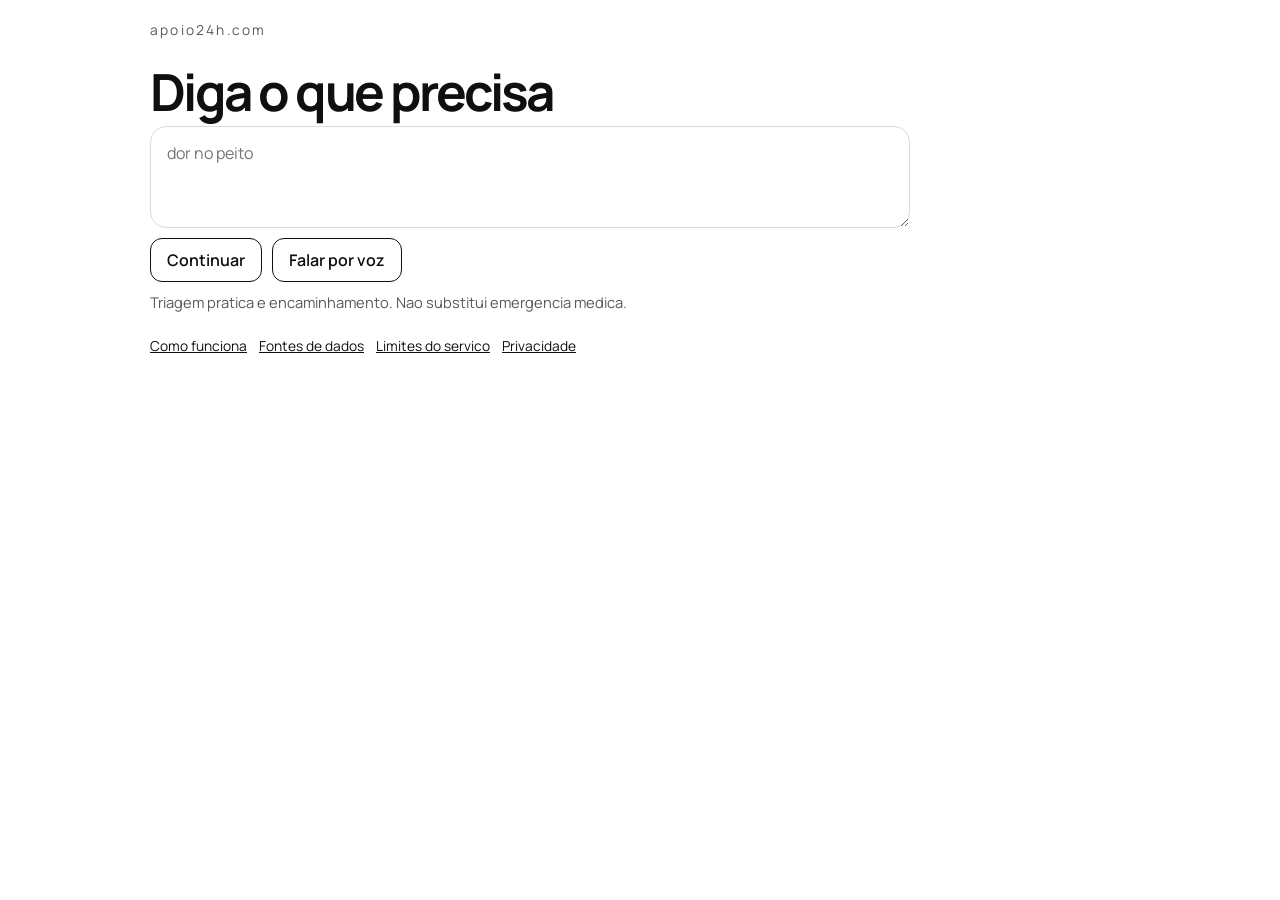
==== commit e643c079: "Automate triage input flow" ====
--- a/index.html
+++ b/index.html
@@ -20,7 +20,7 @@
                 <label for="query-input" class="sr-only">Descreva o que precisa</label>
                 <textarea id="query-input" name="query" rows="3" maxlength="600" placeholder="dor no peito"></textarea>
                 <div class="hero-actions">
-                    <button type="submit" id="continue-button" class="button button-primary">Continuar</button>
+                    <button type="submit" id="continue-button" class="button button-secondary">Continuar</button>
                     <button type="button" id="voice-button" class="button button-secondary">Falar por voz</button>
                 </div>
             </form>
@@ -35,7 +35,8 @@
                 </div>
 
                 <div id="location-tools" class="location-tools hidden">
-                    <button type="button" id="location-button" class="button button-secondary button-small">Usar a minha localizacao</button>
+                    <button type="button" id="location-button" class="button button-secondary button-small">Atualizar localizacao</button>
+                    <input id="location-manual-input" class="location-manual-input hidden" type="text" placeholder="Cidade ou distrito">
                     <p id="location-text" class="micro-text"></p>
                 </div>
 
--- a/static/styles.css
+++ b/static/styles.css
@@ -181,6 +181,17 @@
     align-items: center;
 }
 
+.location-manual-input {
+    min-height: 38px;
+    min-width: min(260px, 100%);
+    border: 1px solid var(--line);
+    border-radius: 12px;
+    padding: 0 12px;
+    font: inherit;
+    color: var(--text);
+    background: #fff;
+}
+
 .panel {
     border: 1px solid var(--line);
     border-radius: 18px;
@@ -359,6 +370,10 @@
         display: grid;
     }
 
+    .location-manual-input {
+        width: 100%;
+    }
+
     .resource-item {
         display: grid;
     }
